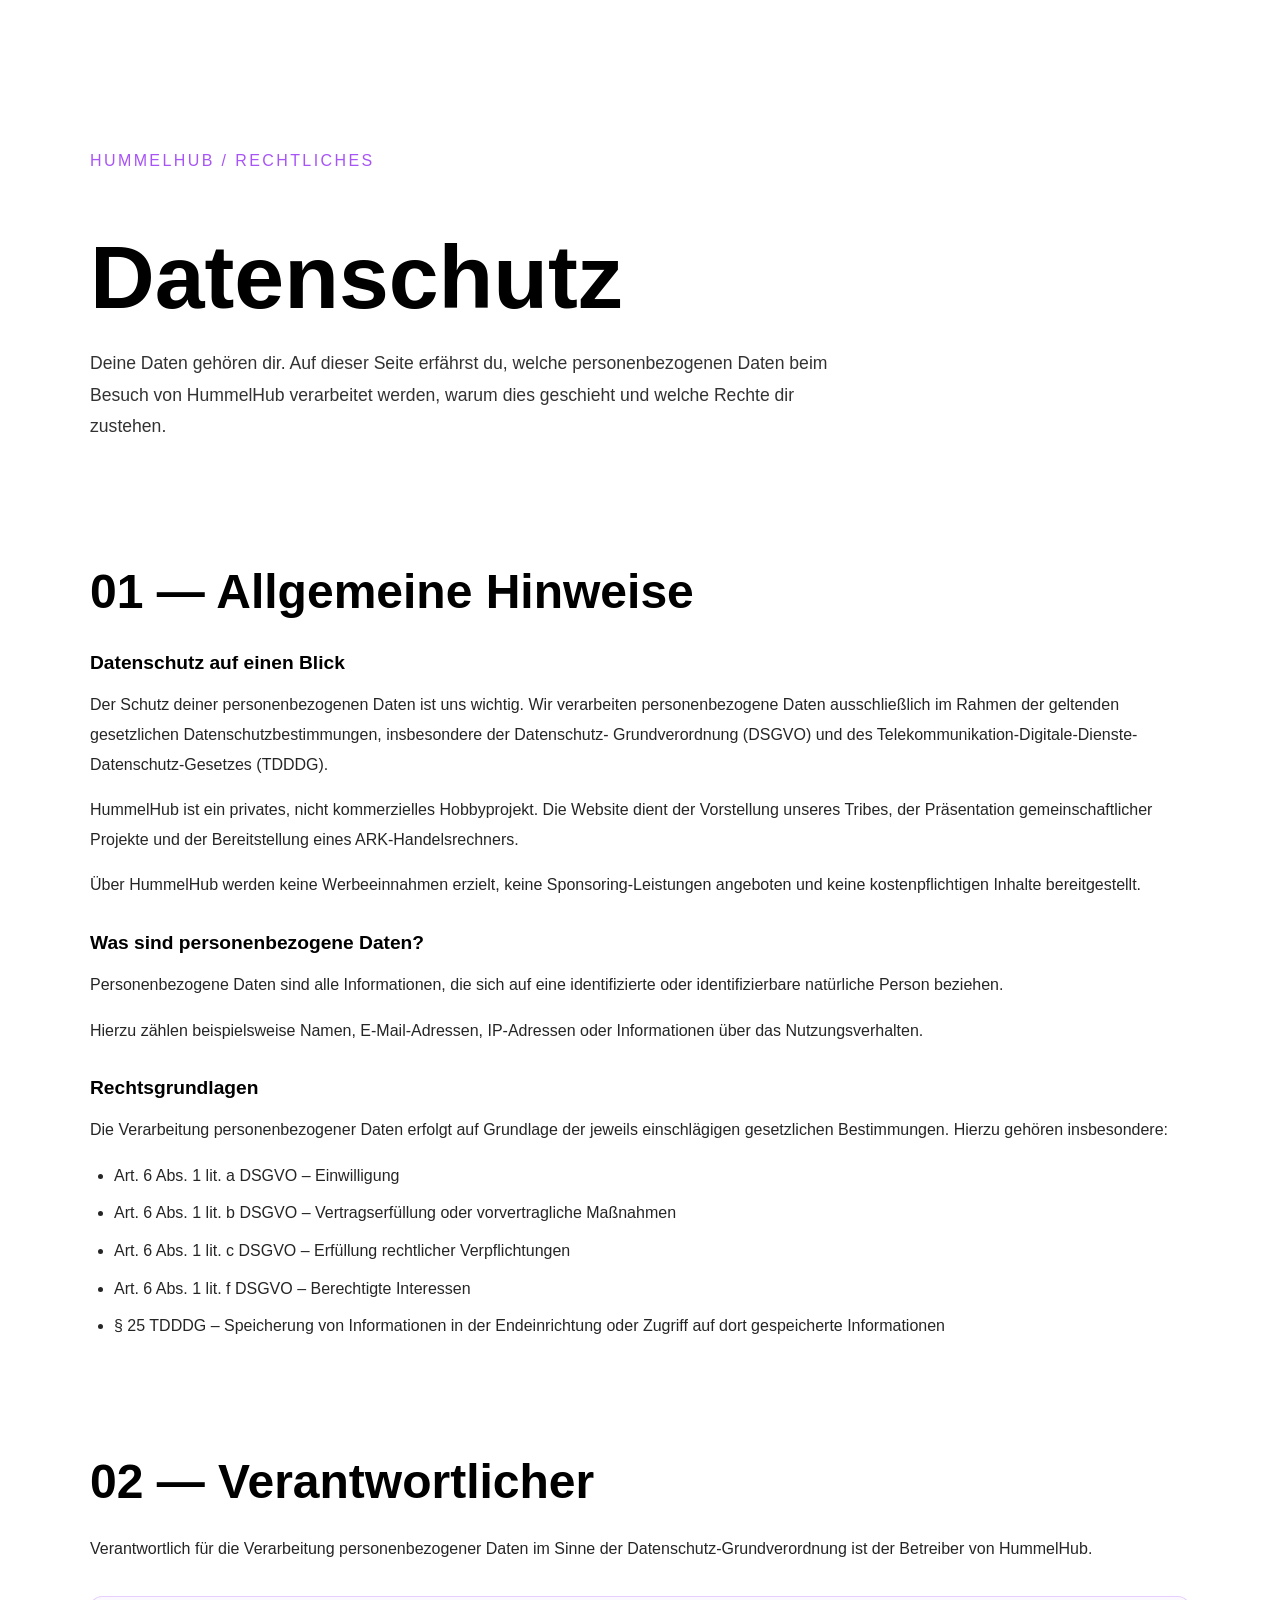
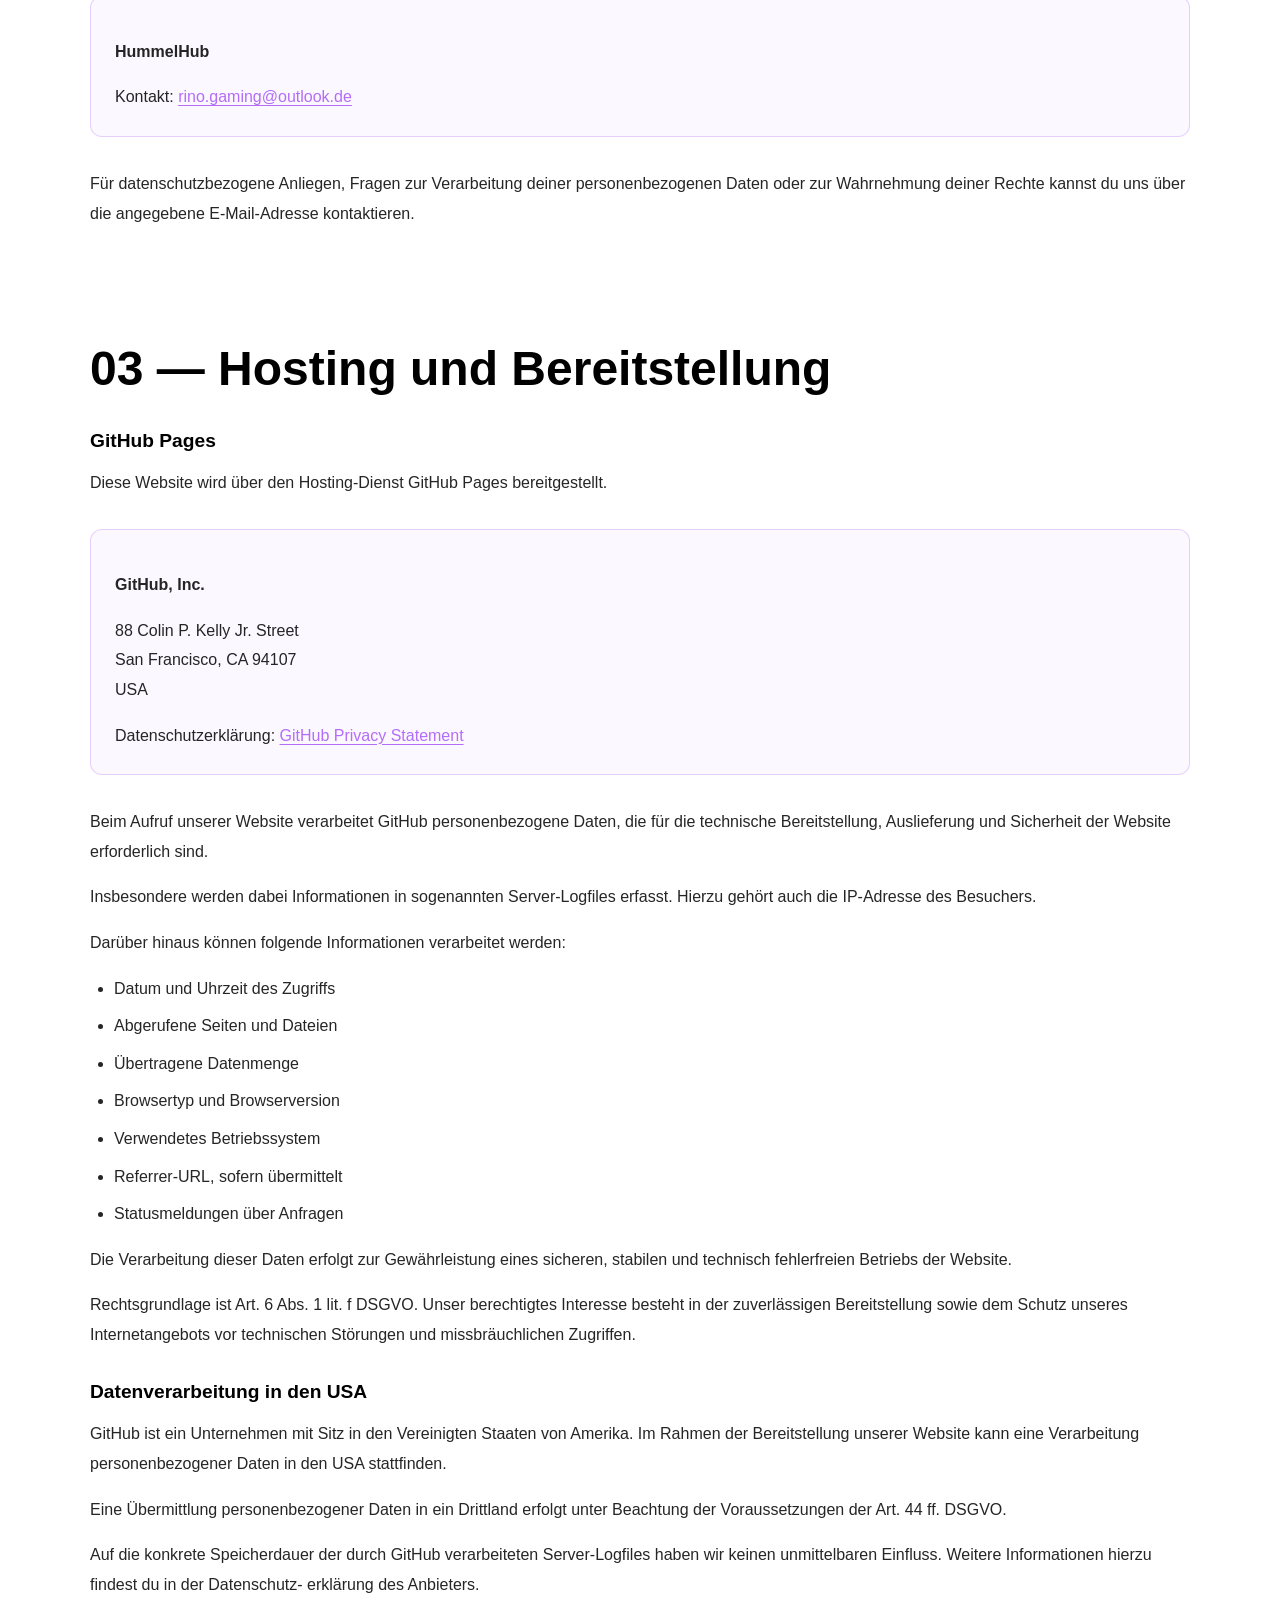
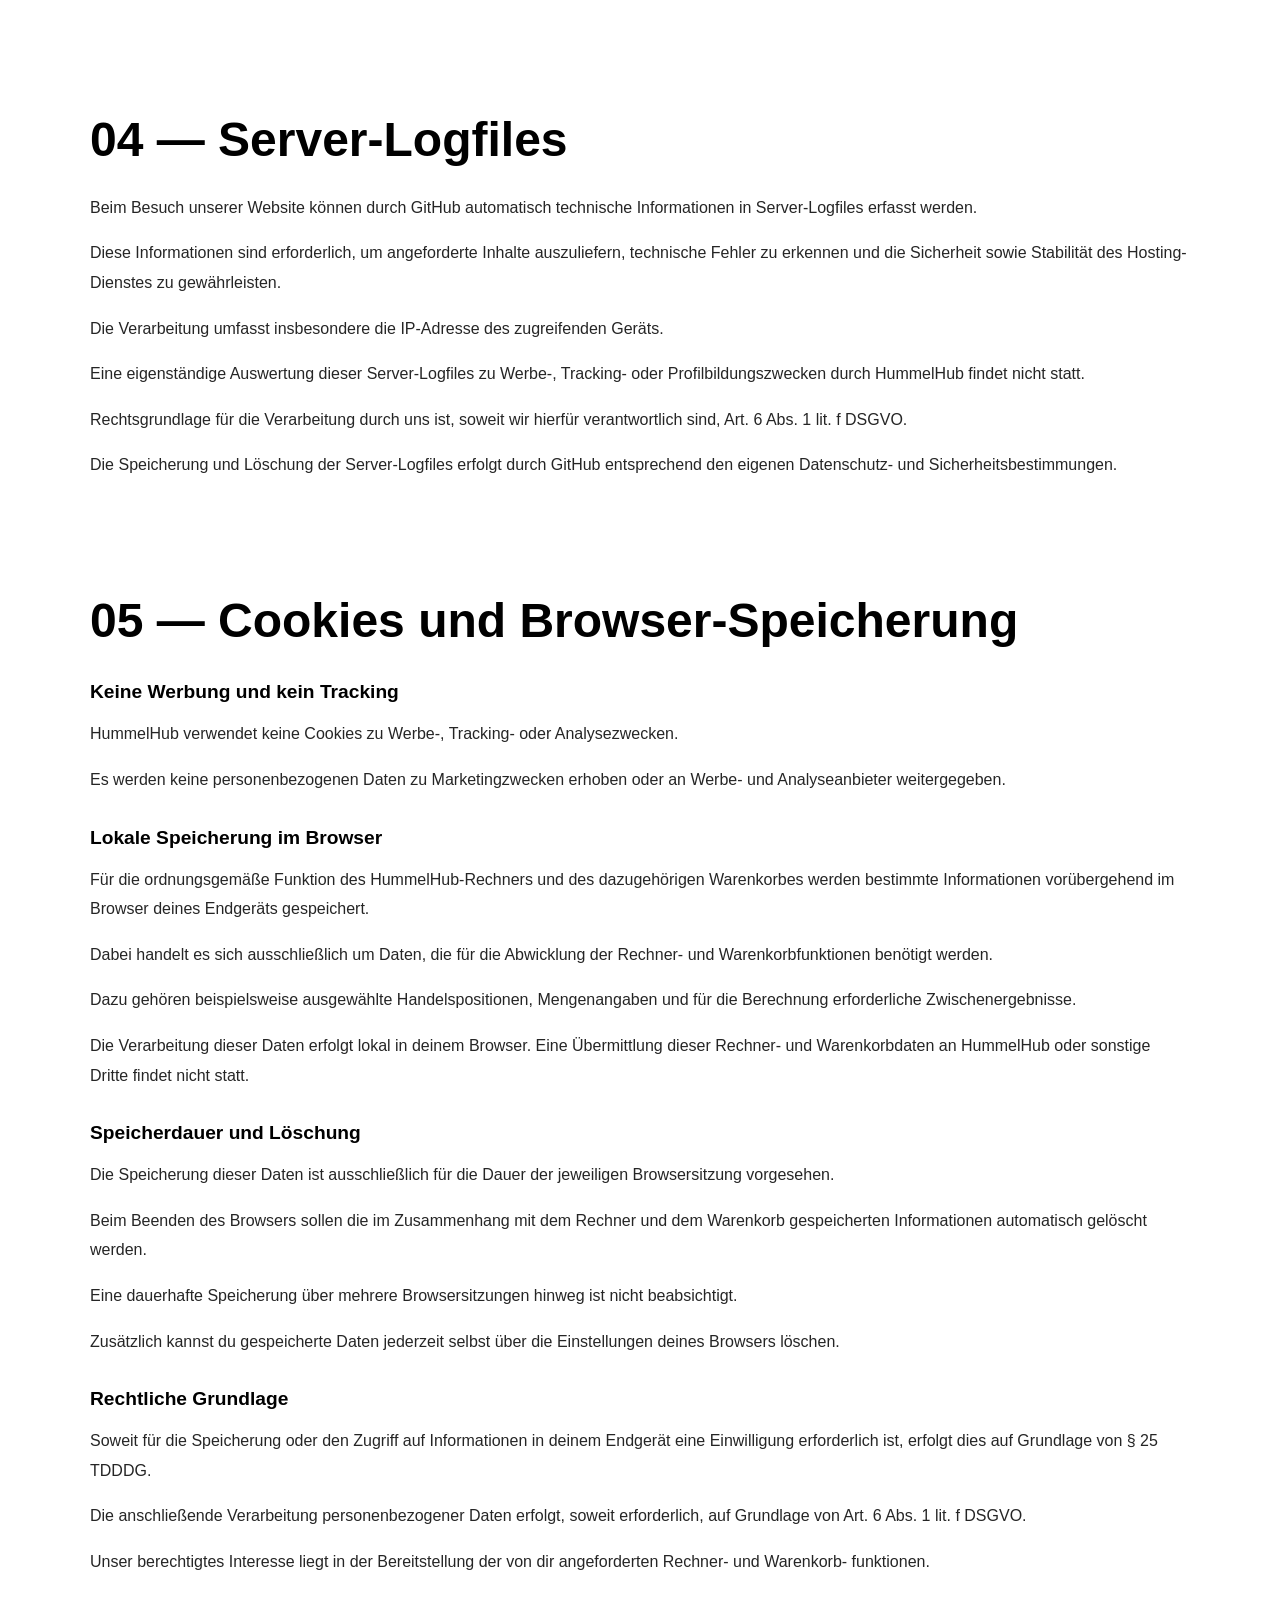
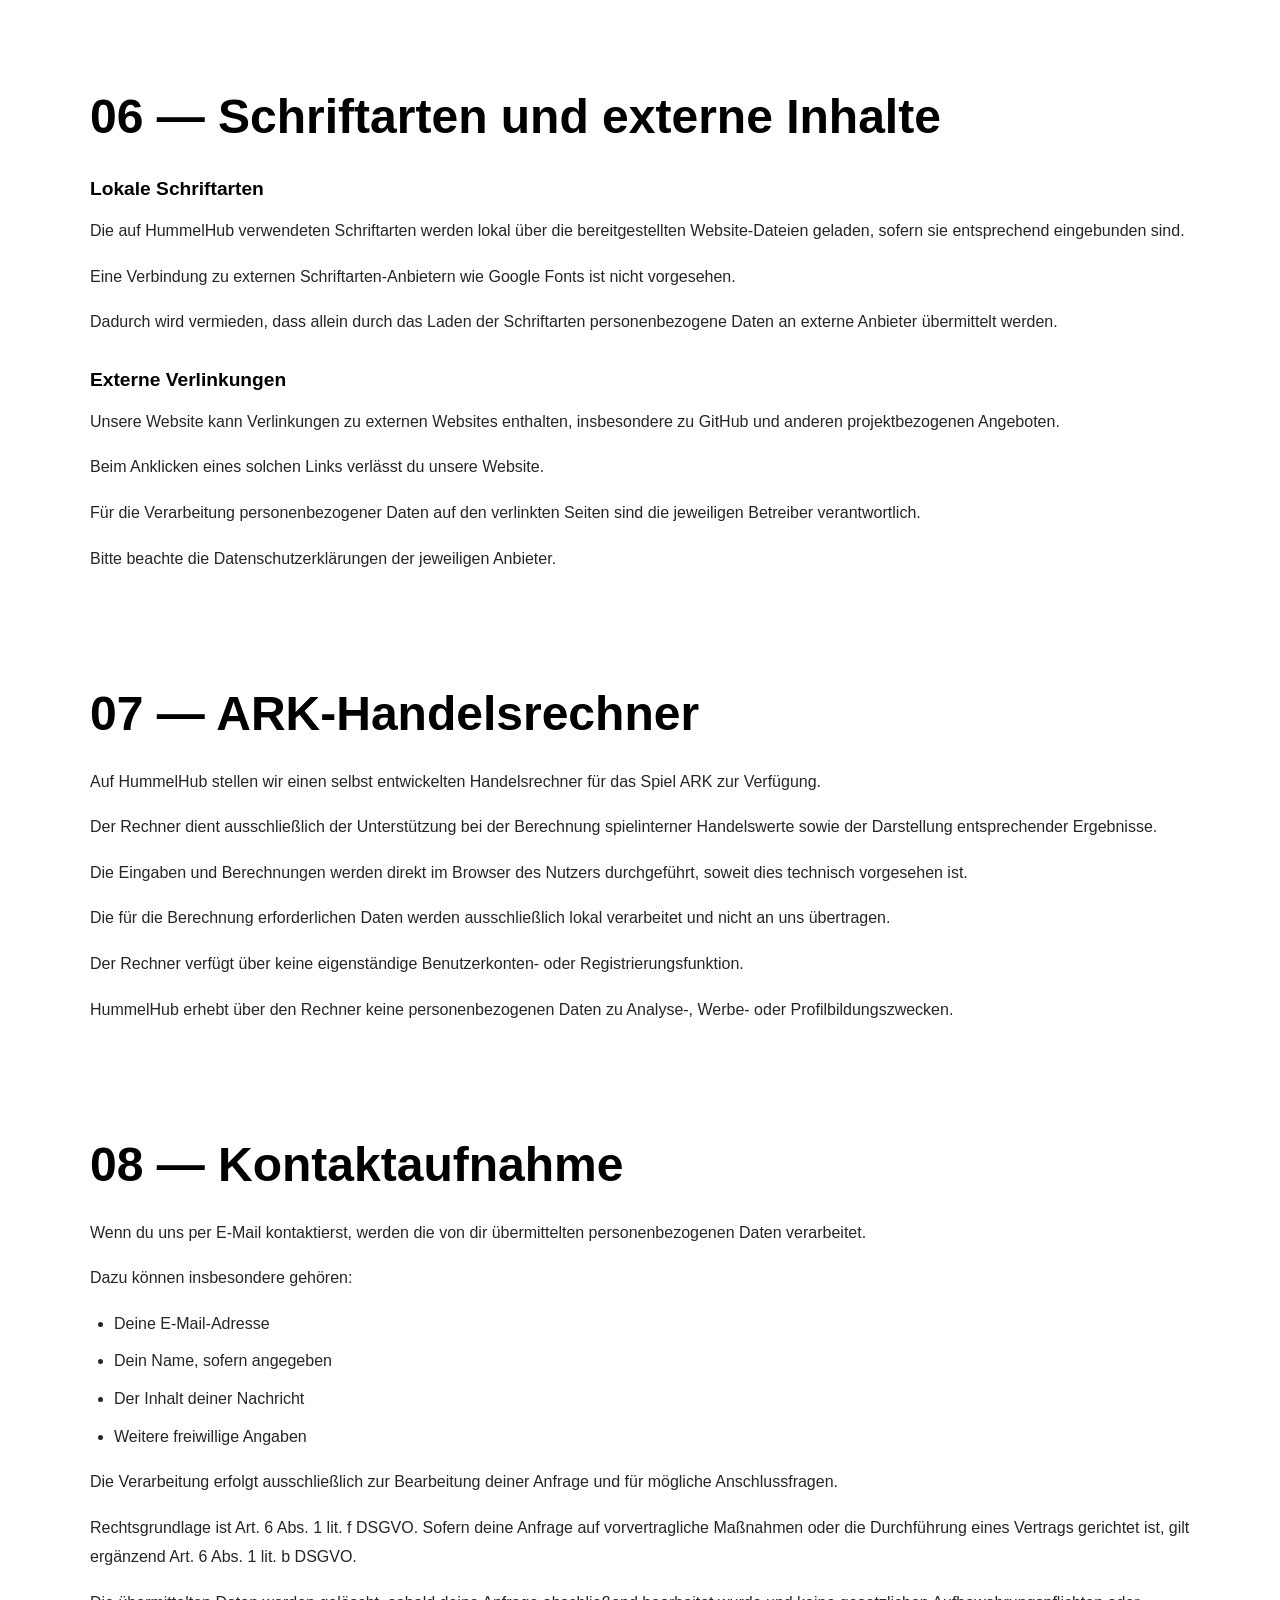
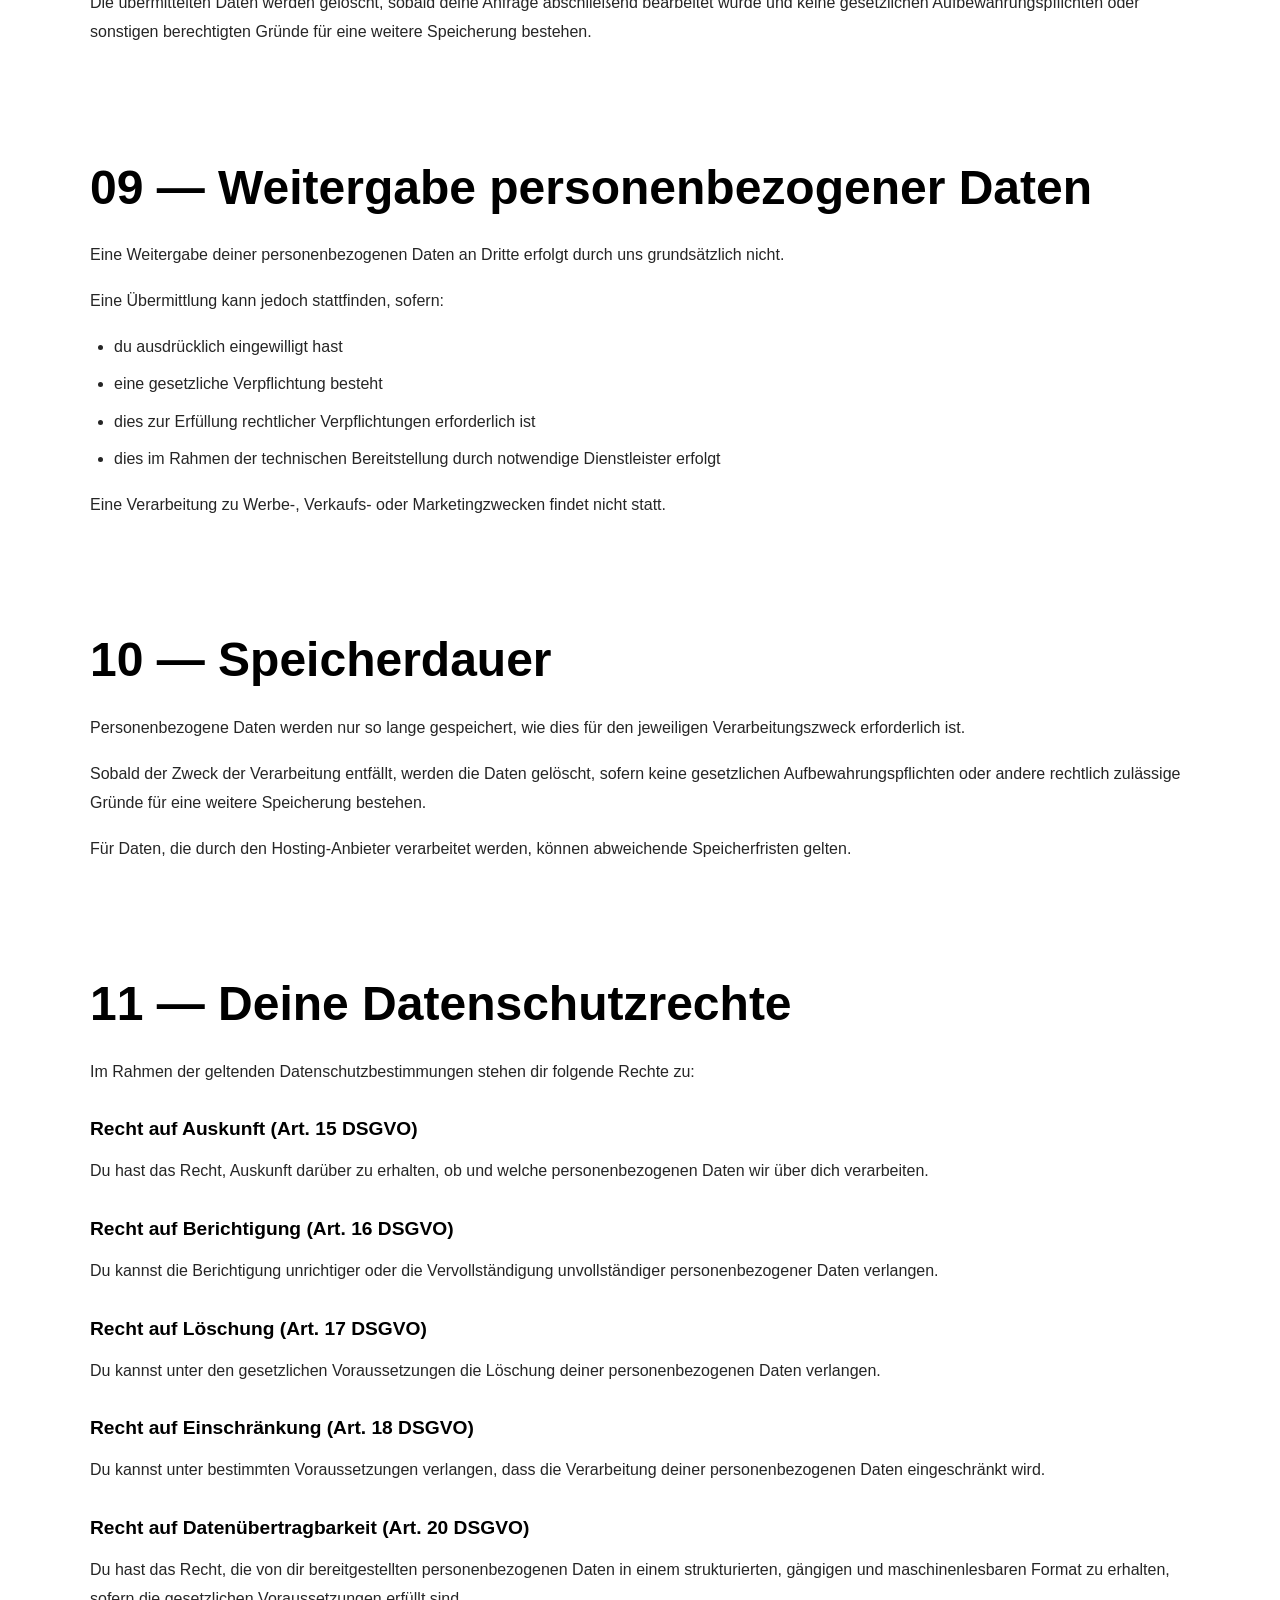
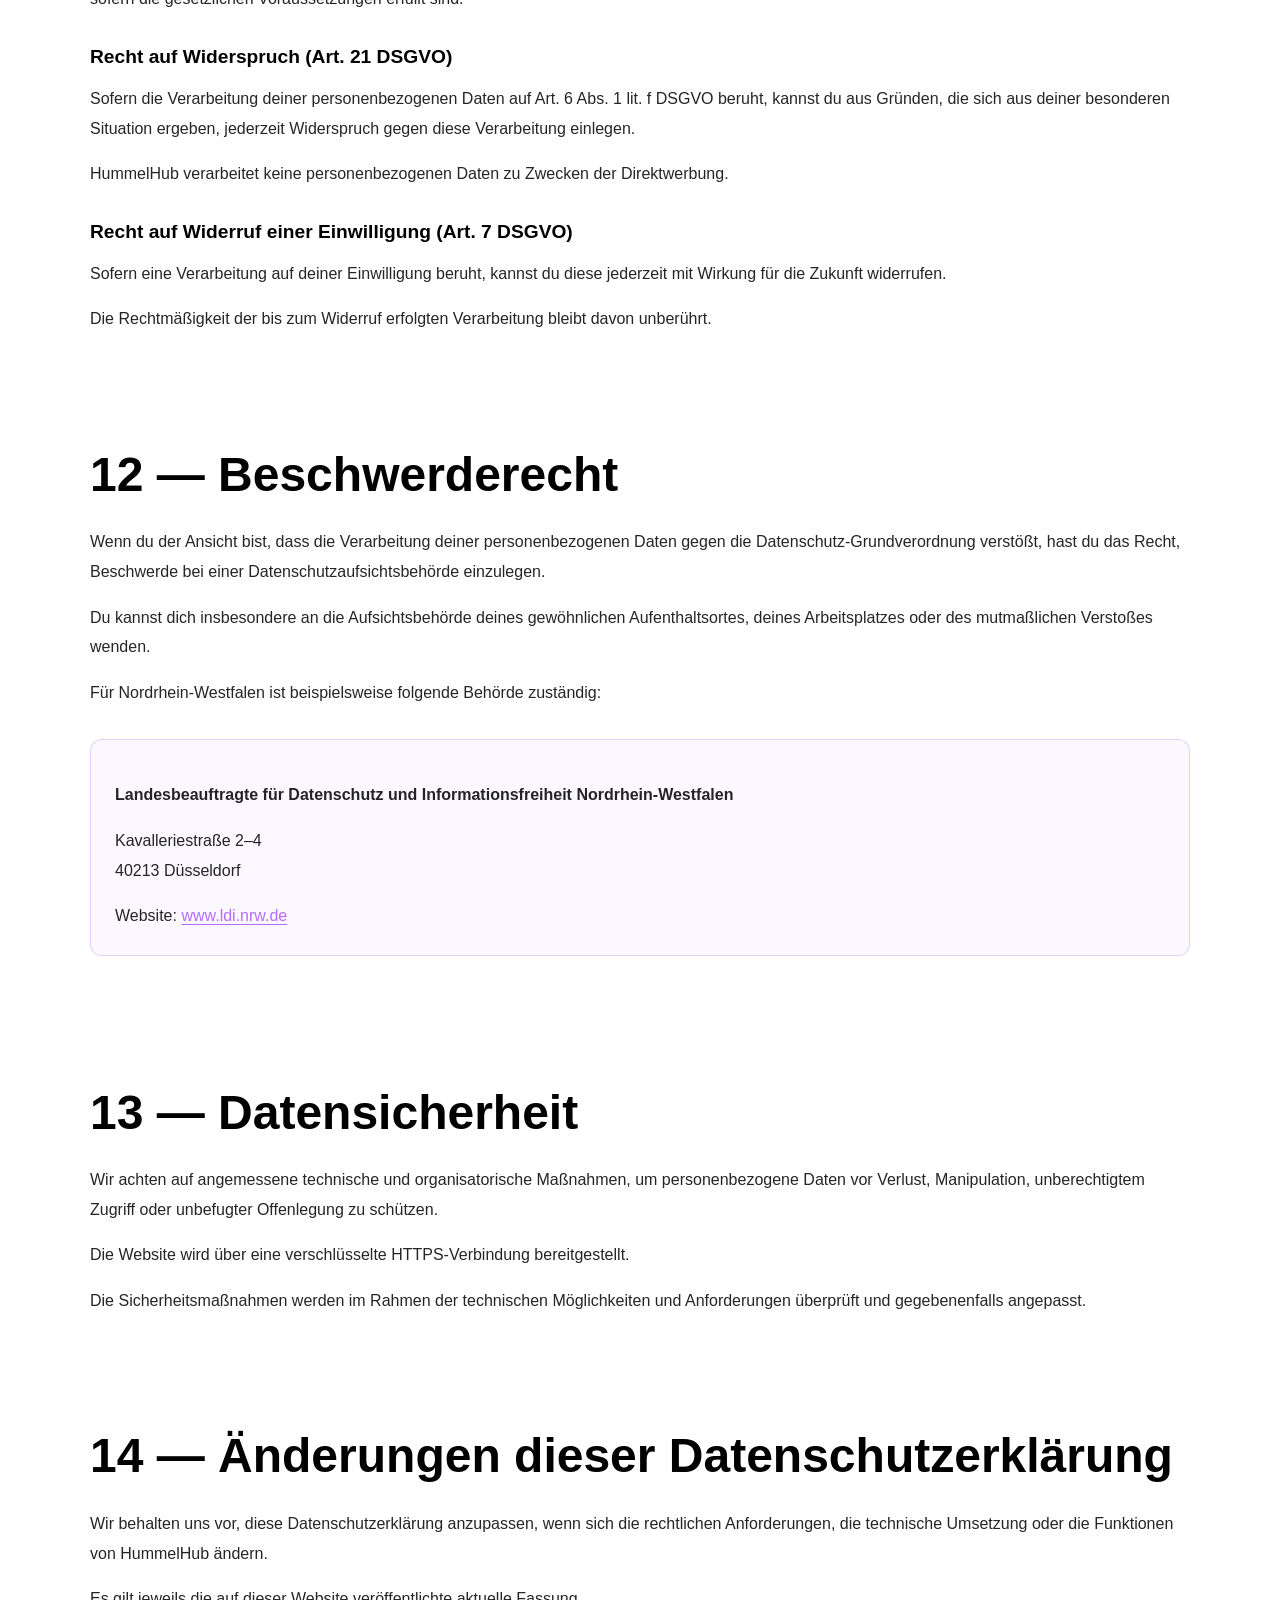
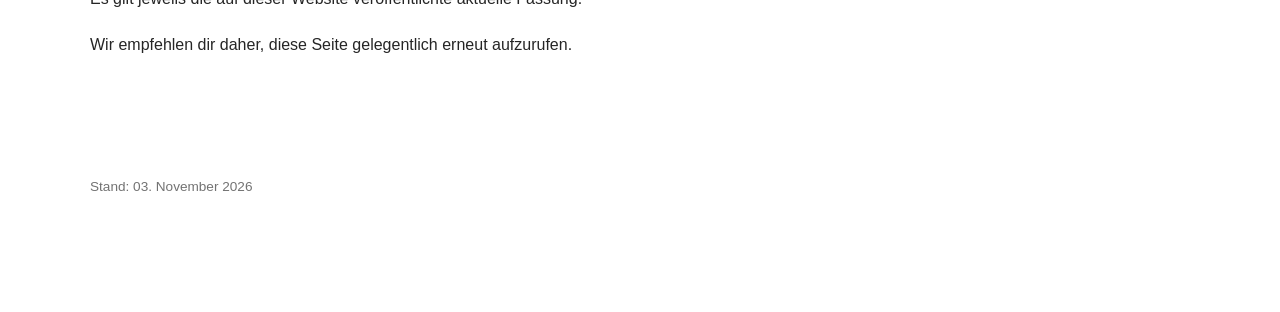
==== datenschutz.html @ d8e129ff "Datenschutz einpflegen" ====
<!DOCTYPE html>
<html lang="de">

<head>
    <meta charset="UTF-8">
    <meta name="viewport" content="width=device-width, initial-scale=1.0">

    <meta name="robots" content="index, follow">
    <meta name="description" content="Datenschutzerklärung von HummelHub – Informationen zur Verarbeitung personenbezogener Daten gemäß DSGVO und TDDDG.">

    <title>Datenschutz | HummelHub</title>

    <link rel="stylesheet" href="style.css">

    <style>
        /* =========================================================
           HUMMELHUB — DATENSCHUTZ
           Ergänzende Layout-Regeln
           ========================================================= */

        .privacy-page {
            width: min(100% - 2.5rem, 1100px);
            margin: 0 auto;
            padding: 8rem 0 6rem;
        }

        .privacy-header {
            margin-bottom: 5rem;
        }

        .privacy-header .eyebrow {
            color: var(--accent, #a855f7);
            font-family: "Cheflat", sans-serif;
            text-transform: uppercase;
            letter-spacing: 0.15em;
            margin-bottom: 1rem;
        }

        .privacy-header h1 {
            font-family: "Gloss and Blooms", sans-serif;
            font-size: clamp(2.8rem, 7vw, 6rem);
            line-height: 1.05;
            margin-bottom: 1.5rem;
        }

        .privacy-header .intro {
            max-width: 750px;
            font-family: "Cheflat", sans-serif;
            font-size: 1.1rem;
            line-height: 1.8;
            opacity: 0.8;
        }

        .privacy-content {
            display: grid;
            grid-template-columns: minmax(0, 1fr);
            gap: 3.5rem;
        }

        .privacy-section {
            scroll-margin-top: 120px;
        }

        .privacy-section h2 {
            font-family: "Gloss and Blooms", sans-serif;
            font-size: clamp(1.8rem, 4vw, 3rem);
            line-height: 1.2;
            margin-bottom: 1.5rem;
        }

        .privacy-section h3 {
            font-family: "Cheflat", sans-serif;
            font-size: 1.2rem;
            font-weight: 600;
            margin: 2rem 0 0.8rem;
        }

        .privacy-section p,
        .privacy-section li {
            font-family: "Cheflat", sans-serif;
            font-size: 1rem;
            line-height: 1.85;
            opacity: 0.85;
        }

        .privacy-section p {
            margin-bottom: 1rem;
        }

        .privacy-section ul {
            padding-left: 1.5rem;
            margin: 1rem 0;
        }

        .privacy-section li {
            margin-bottom: 0.5rem;
        }

        .privacy-section a {
            color: var(--accent, #a855f7);
            text-decoration: underline;
            text-underline-offset: 3px;
            overflow-wrap: anywhere;
        }

        .privacy-section a:hover {
            opacity: 0.7;
        }

        .privacy-note {
            padding: 1.5rem;
            border: 1px solid rgba(168, 85, 247, 0.25);
            border-radius: 12px;
            background: rgba(168, 85, 247, 0.04);
            margin: 2rem 0;
        }

        .privacy-note p:last-child {
            margin-bottom: 0;
        }

        .privacy-updated {
            font-family: "Cheflat", sans-serif;
            font-size: 0.85rem;
            opacity: 0.55;
            margin-top: 3rem;
        }

        @media (max-width: 768px) {
            .privacy-page {
                padding-top: 5rem;
                padding-bottom: 4rem;
            }

            .privacy-header {
                margin-bottom: 3rem;
            }

            .privacy-content {
                gap: 2.5rem;
            }

            .privacy-section h3 {
                font-size: 1.1rem;
            }

            .privacy-section p,
            .privacy-section li {
                font-size: 0.95rem;
            }
        }

        @media (prefers-reduced-motion: reduce) {
            .privacy-page *,
            .privacy-page *::before,
            .privacy-page *::after {
                scroll-behavior: auto !important;
                animation-duration: 0.01ms !important;
                transition-duration: 0.01ms !important;
            }
        }
    </style>
</head>

<body>

    <!-- =========================================================
         HEADER
         Hier den bestehenden HummelHub-Header einfügen.
         ========================================================= -->


    <main class="privacy-page">

        <!-- =====================================================
             EINLEITUNG
             ===================================================== -->

        <header class="privacy-header">

            <p class="eyebrow">
                HUMMELHUB / RECHTLICHES
            </p>

            <h1>Datenschutz</h1>

            <p class="intro">
                Deine Daten gehören dir.
                Auf dieser Seite erfährst du, welche
                personenbezogenen Daten beim Besuch
                von HummelHub verarbeitet werden,
                warum dies geschieht und welche
                Rechte dir zustehen.
            </p>

        </header>


        <div class="privacy-content">


            <!-- =================================================
                 01 — ALLGEMEINE HINWEISE
                 ================================================= -->

            <section class="privacy-section" id="grundlagen">

                <h2>01 — Allgemeine Hinweise</h2>

                <h3>Datenschutz auf einen Blick</h3>

                <p>
                    Der Schutz deiner personenbezogenen
                    Daten ist uns wichtig.
                    Wir verarbeiten personenbezogene
                    Daten ausschließlich im Rahmen
                    der geltenden gesetzlichen
                    Datenschutzbestimmungen,
                    insbesondere der Datenschutz-
                    Grundverordnung (DSGVO) und des
                    Telekommunikation-Digitale-Dienste-
                    Datenschutz-Gesetzes (TDDDG).
                </p>

                <p>
                    HummelHub ist ein privates,
                    nicht kommerzielles Hobbyprojekt.
                    Die Website dient der Vorstellung
                    unseres Tribes, der Präsentation
                    gemeinschaftlicher Projekte und
                    der Bereitstellung eines
                    ARK-Handelsrechners.
                </p>

                <p>
                    Über HummelHub werden keine
                    Werbeeinnahmen erzielt,
                    keine Sponsoring-Leistungen
                    angeboten und keine kostenpflichtigen
                    Inhalte bereitgestellt.
                </p>

                <h3>Was sind personenbezogene Daten?</h3>

                <p>
                    Personenbezogene Daten sind
                    alle Informationen, die sich
                    auf eine identifizierte oder
                    identifizierbare natürliche
                    Person beziehen.
                </p>

                <p>
                    Hierzu zählen beispielsweise
                    Namen, E-Mail-Adressen,
                    IP-Adressen oder Informationen
                    über das Nutzungsverhalten.
                </p>

                <h3>Rechtsgrundlagen</h3>

                <p>
                    Die Verarbeitung personenbezogener
                    Daten erfolgt auf Grundlage
                    der jeweils einschlägigen
                    gesetzlichen Bestimmungen.
                    Hierzu gehören insbesondere:
                </p>

                <ul>
                    <li>
                        Art. 6 Abs. 1 lit. a DSGVO –
                        Einwilligung
                    </li>

                    <li>
                        Art. 6 Abs. 1 lit. b DSGVO –
                        Vertragserfüllung oder
                        vorvertragliche Maßnahmen
                    </li>

                    <li>
                        Art. 6 Abs. 1 lit. c DSGVO –
                        Erfüllung rechtlicher Verpflichtungen
                    </li>

                    <li>
                        Art. 6 Abs. 1 lit. f DSGVO –
                        Berechtigte Interessen
                    </li>

                    <li>
                        § 25 TDDDG –
                        Speicherung von Informationen
                        in der Endeinrichtung oder
                        Zugriff auf dort gespeicherte
                        Informationen
                    </li>
                </ul>

            </section>



            <!-- =================================================
                 02 — VERANTWORTLICHER
                 ================================================= -->

            <section class="privacy-section" id="verantwortlicher">

                <h2>02 — Verantwortlicher</h2>

                <p>
                    Verantwortlich für die Verarbeitung
                    personenbezogener Daten im Sinne
                    der Datenschutz-Grundverordnung
                    ist der Betreiber von HummelHub.
                </p>

                <div class="privacy-note">

                    <p>
                        <strong>HummelHub</strong>
                    </p>

                    <p>
                        Kontakt:
                        <a href="mailto:[E-Mail-Adresse]">
                            rino.gaming@outlook.de
                        </a>
                    </p>

                </div>

                <p>
                    Für datenschutzbezogene Anliegen,
                    Fragen zur Verarbeitung deiner
                    personenbezogenen Daten oder
                    zur Wahrnehmung deiner Rechte
                    kannst du uns über die angegebene
                    E-Mail-Adresse kontaktieren.
                </p>

            </section>



            <!-- =================================================
                 03 — HOSTING UND BEREITSTELLUNG
                 ================================================= -->

            <section class="privacy-section" id="hosting">

                <h2>03 — Hosting und Bereitstellung</h2>

                <h3>GitHub Pages</h3>

                <p>
                    Diese Website wird über den
                    Hosting-Dienst GitHub Pages
                    bereitgestellt.
                </p>

                <div class="privacy-note">

                    <p>
                        <strong>GitHub, Inc.</strong>
                    </p>

                    <p>
                        88 Colin P. Kelly Jr. Street
                        <br>
                        San Francisco, CA 94107
                        <br>
                        USA
                    </p>

                    <p>
                        Datenschutzerklärung:
                        <a href="https://docs.github.com/en/site-policy/privacy-policies/github-general-privacy-statement"
                           target="_blank"
                           rel="noopener noreferrer">
                            GitHub Privacy Statement
                        </a>
                    </p>

                </div>

                <p>
                    Beim Aufruf unserer Website verarbeitet
                    GitHub personenbezogene Daten,
                    die für die technische Bereitstellung,
                    Auslieferung und Sicherheit
                    der Website erforderlich sind.
                </p>

                <p>
                    Insbesondere werden dabei
                    Informationen in sogenannten
                    Server-Logfiles erfasst.
                    Hierzu gehört auch die IP-Adresse
                    des Besuchers.
                </p>

                <p>
                    Darüber hinaus können
                    folgende Informationen
                    verarbeitet werden:
                </p>

                <ul>
                    <li>Datum und Uhrzeit des Zugriffs</li>
                    <li>Abgerufene Seiten und Dateien</li>
                    <li>Übertragene Datenmenge</li>
                    <li>Browsertyp und Browserversion</li>
                    <li>Verwendetes Betriebssystem</li>
                    <li>Referrer-URL, sofern übermittelt</li>
                    <li>Statusmeldungen über Anfragen</li>
                </ul>

                <p>
                    Die Verarbeitung dieser Daten
                    erfolgt zur Gewährleistung eines
                    sicheren, stabilen und technisch
                    fehlerfreien Betriebs der Website.
                </p>

                <p>
                    Rechtsgrundlage ist Art. 6 Abs. 1
                    lit. f DSGVO.
                    Unser berechtigtes Interesse
                    besteht in der zuverlässigen
                    Bereitstellung sowie dem Schutz
                    unseres Internetangebots vor
                    technischen Störungen und
                    missbräuchlichen Zugriffen.
                </p>

                <h3>Datenverarbeitung in den USA</h3>

                <p>
                    GitHub ist ein Unternehmen
                    mit Sitz in den Vereinigten
                    Staaten von Amerika.
                    Im Rahmen der Bereitstellung
                    unserer Website kann eine
                    Verarbeitung personenbezogener
                    Daten in den USA stattfinden.
                </p>

                <p>
                    Eine Übermittlung personenbezogener
                    Daten in ein Drittland erfolgt
                    unter Beachtung der Voraussetzungen
                    der Art. 44 ff. DSGVO.
                </p>

                <p>
                    Auf die konkrete Speicherdauer
                    der durch GitHub verarbeiteten
                    Server-Logfiles haben wir keinen
                    unmittelbaren Einfluss.
                    Weitere Informationen hierzu
                    findest du in der Datenschutz-
                    erklärung des Anbieters.
                </p>

            </section>



            <!-- =================================================
                 04 — SERVER-LOGFILES
                 ================================================= -->

            <section class="privacy-section" id="serverlogs">

                <h2>04 — Server-Logfiles</h2>

                <p>
                    Beim Besuch unserer Website
                    können durch GitHub automatisch
                    technische Informationen in
                    Server-Logfiles erfasst werden.
                </p>

                <p>
                    Diese Informationen sind
                    erforderlich, um angeforderte
                    Inhalte auszuliefern, technische
                    Fehler zu erkennen und die
                    Sicherheit sowie Stabilität
                    des Hosting-Dienstes
                    zu gewährleisten.
                </p>

                <p>
                    Die Verarbeitung umfasst
                    insbesondere die IP-Adresse
                    des zugreifenden Geräts.
                </p>

                <p>
                    Eine eigenständige Auswertung
                    dieser Server-Logfiles zu
                    Werbe-, Tracking- oder
                    Profilbildungszwecken durch
                    HummelHub findet nicht statt.
                </p>

                <p>
                    Rechtsgrundlage für die
                    Verarbeitung durch uns ist,
                    soweit wir hierfür verantwortlich
                    sind, Art. 6 Abs. 1 lit. f DSGVO.
                </p>

                <p>
                    Die Speicherung und Löschung
                    der Server-Logfiles erfolgt
                    durch GitHub entsprechend
                    den eigenen Datenschutz-
                    und Sicherheitsbestimmungen.
                </p>

            </section>



            <!-- =================================================
                 05 — COOKIES UND BROWSER-SPEICHERUNG
                 ================================================= -->

            <section class="privacy-section" id="cookies">

                <h2>05 — Cookies und Browser-Speicherung</h2>

                <h3>Keine Werbung und kein Tracking</h3>

                <p>
                    HummelHub verwendet keine
                    Cookies zu Werbe-, Tracking-
                    oder Analysezwecken.
                </p>

                <p>
                    Es werden keine personenbezogenen
                    Daten zu Marketingzwecken erhoben
                    oder an Werbe- und Analyseanbieter
                    weitergegeben.
                </p>

                <h3>Lokale Speicherung im Browser</h3>

                <p>
                    Für die ordnungsgemäße Funktion
                    des HummelHub-Rechners und
                    des dazugehörigen Warenkorbes
                    werden bestimmte Informationen
                    vorübergehend im Browser
                    deines Endgeräts gespeichert.
                </p>

                <p>
                    Dabei handelt es sich ausschließlich
                    um Daten, die für die Abwicklung
                    der Rechner- und Warenkorbfunktionen
                    benötigt werden.
                </p>

                <p>
                    Dazu gehören beispielsweise
                    ausgewählte Handelspositionen,
                    Mengenangaben und für die
                    Berechnung erforderliche
                    Zwischenergebnisse.
                </p>

                <p>
                    Die Verarbeitung dieser Daten
                    erfolgt lokal in deinem Browser.
                    Eine Übermittlung dieser
                    Rechner- und Warenkorbdaten
                    an HummelHub oder sonstige
                    Dritte findet nicht statt.
                </p>

                <h3>Speicherdauer und Löschung</h3>

                <p>
                    Die Speicherung dieser Daten
                    ist ausschließlich für die
                    Dauer der jeweiligen
                    Browsersitzung vorgesehen.
                </p>

                <p>
                    Beim Beenden des Browsers
                    sollen die im Zusammenhang
                    mit dem Rechner und dem
                    Warenkorb gespeicherten
                    Informationen automatisch
                    gelöscht werden.
                </p>

                <p>
                    Eine dauerhafte Speicherung
                    über mehrere Browsersitzungen
                    hinweg ist nicht beabsichtigt.
                </p>

                <p>
                    Zusätzlich kannst du
                    gespeicherte Daten jederzeit
                    selbst über die Einstellungen
                    deines Browsers löschen.
                </p>

                <h3>Rechtliche Grundlage</h3>

                <p>
                    Soweit für die Speicherung
                    oder den Zugriff auf
                    Informationen in deinem
                    Endgerät eine Einwilligung
                    erforderlich ist, erfolgt
                    dies auf Grundlage von
                    § 25 TDDDG.
                </p>

                <p>
                    Die anschließende Verarbeitung
                    personenbezogener Daten
                    erfolgt, soweit erforderlich,
                    auf Grundlage von Art. 6
                    Abs. 1 lit. f DSGVO.
                </p>

                <p>
                    Unser berechtigtes Interesse
                    liegt in der Bereitstellung
                    der von dir angeforderten
                    Rechner- und Warenkorb-
                    funktionen.
                </p>

            </section>



            <!-- =================================================
                 06 — SCHRIFTARTEN UND EXTERNE INHALTE
                 ================================================= -->

            <section class="privacy-section" id="medien">

                <h2>06 — Schriftarten und externe Inhalte</h2>

                <h3>Lokale Schriftarten</h3>

                <p>
                    Die auf HummelHub verwendeten
                    Schriftarten werden lokal
                    über die bereitgestellten
                    Website-Dateien geladen,
                    sofern sie entsprechend
                    eingebunden sind.
                </p>

                <p>
                    Eine Verbindung zu externen
                    Schriftarten-Anbietern wie
                    Google Fonts ist nicht
                    vorgesehen.
                </p>

                <p>
                    Dadurch wird vermieden,
                    dass allein durch das Laden
                    der Schriftarten personenbezogene
                    Daten an externe Anbieter
                    übermittelt werden.
                </p>

                <h3>Externe Verlinkungen</h3>

                <p>
                    Unsere Website kann
                    Verlinkungen zu externen
                    Websites enthalten,
                    insbesondere zu GitHub
                    und anderen projektbezogenen
                    Angeboten.
                </p>

                <p>
                    Beim Anklicken eines
                    solchen Links verlässt
                    du unsere Website.
                </p>

                <p>
                    Für die Verarbeitung
                    personenbezogener Daten
                    auf den verlinkten Seiten
                    sind die jeweiligen
                    Betreiber verantwortlich.
                </p>

                <p>
                    Bitte beachte die
                    Datenschutzerklärungen
                    der jeweiligen Anbieter.
                </p>

            </section>



            <!-- =================================================
                 07 — ARK-HANDELSRECHNER
                 ================================================= -->

            <section class="privacy-section" id="rechner">

                <h2>07 — ARK-Handelsrechner</h2>

                <p>
                    Auf HummelHub stellen wir
                    einen selbst entwickelten
                    Handelsrechner für das Spiel
                    ARK zur Verfügung.
                </p>

                <p>
                    Der Rechner dient
                    ausschließlich der
                    Unterstützung bei der
                    Berechnung spielinterner
                    Handelswerte sowie
                    der Darstellung
                    entsprechender Ergebnisse.
                </p>

                <p>
                    Die Eingaben und Berechnungen
                    werden direkt im Browser
                    des Nutzers durchgeführt,
                    soweit dies technisch
                    vorgesehen ist.
                </p>

                <p>
                    Die für die Berechnung
                    erforderlichen Daten werden
                    ausschließlich lokal
                    verarbeitet und nicht
                    an uns übertragen.
                </p>

                <p>
                    Der Rechner verfügt
                    über keine eigenständige
                    Benutzerkonten- oder
                    Registrierungsfunktion.
                </p>

                <p>
                    HummelHub erhebt über
                    den Rechner keine
                    personenbezogenen Daten
                    zu Analyse-, Werbe-
                    oder Profilbildungszwecken.
                </p>

            </section>



            <!-- =================================================
                 08 — KONTAKTAUFNAHME
                 ================================================= -->

            <section class="privacy-section" id="kontakt">

                <h2>08 — Kontaktaufnahme</h2>

                <p>
                    Wenn du uns per E-Mail
                    kontaktierst, werden
                    die von dir übermittelten
                    personenbezogenen Daten
                    verarbeitet.
                </p>

                <p>
                    Dazu können insbesondere
                    gehören:
                </p>

                <ul>
                    <li>Deine E-Mail-Adresse</li>
                    <li>Dein Name, sofern angegeben</li>
                    <li>Der Inhalt deiner Nachricht</li>
                    <li>Weitere freiwillige Angaben</li>
                </ul>

                <p>
                    Die Verarbeitung erfolgt
                    ausschließlich zur
                    Bearbeitung deiner Anfrage
                    und für mögliche
                    Anschlussfragen.
                </p>

                <p>
                    Rechtsgrundlage ist
                    Art. 6 Abs. 1 lit. f DSGVO.
                    Sofern deine Anfrage auf
                    vorvertragliche Maßnahmen
                    oder die Durchführung
                    eines Vertrags gerichtet ist,
                    gilt ergänzend Art. 6
                    Abs. 1 lit. b DSGVO.
                </p>

                <p>
                    Die übermittelten Daten
                    werden gelöscht, sobald
                    deine Anfrage abschließend
                    bearbeitet wurde und
                    keine gesetzlichen
                    Aufbewahrungspflichten
                    oder sonstigen berechtigten
                    Gründe für eine weitere
                    Speicherung bestehen.
                </p>

            </section>



            <!-- =================================================
                 09 — WEITERGABE VON DATEN
                 ================================================= -->

            <section class="privacy-section" id="weitergabe">

                <h2>09 — Weitergabe personenbezogener Daten</h2>

                <p>
                    Eine Weitergabe deiner
                    personenbezogenen Daten
                    an Dritte erfolgt durch
                    uns grundsätzlich nicht.
                </p>

                <p>
                    Eine Übermittlung kann
                    jedoch stattfinden, sofern:
                </p>

                <ul>
                    <li>
                        du ausdrücklich
                        eingewilligt hast
                    </li>

                    <li>
                        eine gesetzliche
                        Verpflichtung besteht
                    </li>

                    <li>
                        dies zur Erfüllung
                        rechtlicher Verpflichtungen
                        erforderlich ist
                    </li>

                    <li>
                        dies im Rahmen der
                        technischen Bereitstellung
                        durch notwendige
                        Dienstleister erfolgt
                    </li>
                </ul>

                <p>
                    Eine Verarbeitung zu
                    Werbe-, Verkaufs-
                    oder Marketingzwecken
                    findet nicht statt.
                </p>

            </section>



            <!-- =================================================
                 10 — SPEICHERDAUER
                 ================================================= -->

            <section class="privacy-section" id="speicherdauer">

                <h2>10 — Speicherdauer</h2>

                <p>
                    Personenbezogene Daten
                    werden nur so lange
                    gespeichert, wie dies
                    für den jeweiligen
                    Verarbeitungszweck
                    erforderlich ist.
                </p>

                <p>
                    Sobald der Zweck der
                    Verarbeitung entfällt,
                    werden die Daten gelöscht,
                    sofern keine gesetzlichen
                    Aufbewahrungspflichten
                    oder andere rechtlich
                    zulässige Gründe für
                    eine weitere Speicherung
                    bestehen.
                </p>

                <p>
                    Für Daten, die durch
                    den Hosting-Anbieter
                    verarbeitet werden,
                    können abweichende
                    Speicherfristen gelten.
                </p>

            </section>



            <!-- =================================================
                 11 — DEINE DATENSCHUTZRECHTE
                 ================================================= -->

            <section class="privacy-section" id="rechte">

                <h2>11 — Deine Datenschutzrechte</h2>

                <p>
                    Im Rahmen der geltenden
                    Datenschutzbestimmungen
                    stehen dir folgende
                    Rechte zu:
                </p>

                <h3>Recht auf Auskunft (Art. 15 DSGVO)</h3>

                <p>
                    Du hast das Recht,
                    Auskunft darüber zu erhalten,
                    ob und welche
                    personenbezogenen Daten
                    wir über dich verarbeiten.
                </p>

                <h3>Recht auf Berichtigung (Art. 16 DSGVO)</h3>

                <p>
                    Du kannst die Berichtigung
                    unrichtiger oder die
                    Vervollständigung
                    unvollständiger
                    personenbezogener
                    Daten verlangen.
                </p>

                <h3>Recht auf Löschung (Art. 17 DSGVO)</h3>

                <p>
                    Du kannst unter den
                    gesetzlichen Voraussetzungen
                    die Löschung deiner
                    personenbezogenen
                    Daten verlangen.
                </p>

                <h3>Recht auf Einschränkung (Art. 18 DSGVO)</h3>

                <p>
                    Du kannst unter bestimmten
                    Voraussetzungen verlangen,
                    dass die Verarbeitung deiner
                    personenbezogenen Daten
                    eingeschränkt wird.
                </p>

                <h3>
                    Recht auf Datenübertragbarkeit
                    (Art. 20 DSGVO)
                </h3>

                <p>
                    Du hast das Recht,
                    die von dir bereitgestellten
                    personenbezogenen Daten
                    in einem strukturierten,
                    gängigen und maschinenlesbaren
                    Format zu erhalten,
                    sofern die gesetzlichen
                    Voraussetzungen erfüllt sind.
                </p>

                <h3>Recht auf Widerspruch (Art. 21 DSGVO)</h3>

                <p>
                    Sofern die Verarbeitung
                    deiner personenbezogenen
                    Daten auf Art. 6 Abs. 1
                    lit. f DSGVO beruht,
                    kannst du aus Gründen,
                    die sich aus deiner
                    besonderen Situation
                    ergeben, jederzeit
                    Widerspruch gegen
                    diese Verarbeitung
                    einlegen.
                </p>

                <p>
                    HummelHub verarbeitet
                    keine personenbezogenen
                    Daten zu Zwecken
                    der Direktwerbung.
                </p>

                <h3>
                    Recht auf Widerruf einer
                    Einwilligung (Art. 7 DSGVO)
                </h3>

                <p>
                    Sofern eine Verarbeitung
                    auf deiner Einwilligung
                    beruht, kannst du diese
                    jederzeit mit Wirkung
                    für die Zukunft widerrufen.
                </p>

                <p>
                    Die Rechtmäßigkeit der
                    bis zum Widerruf erfolgten
                    Verarbeitung bleibt
                    davon unberührt.
                </p>

            </section>



            <!-- =================================================
                 12 — BESCHWERDERECHT
                 ================================================= -->

            <section class="privacy-section" id="beschwerde">

                <h2>12 — Beschwerderecht</h2>

                <p>
                    Wenn du der Ansicht bist,
                    dass die Verarbeitung
                    deiner personenbezogenen
                    Daten gegen die
                    Datenschutz-Grundverordnung
                    verstößt, hast du das Recht,
                    Beschwerde bei einer
                    Datenschutzaufsichtsbehörde
                    einzulegen.
                </p>

                <p>
                    Du kannst dich insbesondere
                    an die Aufsichtsbehörde
                    deines gewöhnlichen
                    Aufenthaltsortes,
                    deines Arbeitsplatzes
                    oder des mutmaßlichen
                    Verstoßes wenden.
                </p>

                <p>
                    Für Nordrhein-Westfalen
                    ist beispielsweise folgende
                    Behörde zuständig:
                </p>

                <div class="privacy-note">

                    <p>
                        <strong>
                            Landesbeauftragte für
                            Datenschutz und
                            Informationsfreiheit
                            Nordrhein-Westfalen
                        </strong>
                    </p>

                    <p>
                        Kavalleriestraße 2–4
                        <br>
                        40213 Düsseldorf
                    </p>

                    <p>
                        Website:
                        <a href="https://www.ldi.nrw.de/"
                           target="_blank"
                           rel="noopener noreferrer">
                            www.ldi.nrw.de
                        </a>
                    </p>

                </div>

            </section>



            <!-- =================================================
                 13 — DATENSICHERHEIT
                 ================================================= -->

            <section class="privacy-section" id="sicherheit">

                <h2>13 — Datensicherheit</h2>

                <p>
                    Wir achten auf angemessene
                    technische und organisatorische
                    Maßnahmen, um personenbezogene
                    Daten vor Verlust,
                    Manipulation, unberechtigtem
                    Zugriff oder unbefugter
                    Offenlegung zu schützen.
                </p>

                <p>
                    Die Website wird über
                    eine verschlüsselte
                    HTTPS-Verbindung
                    bereitgestellt.
                </p>

                <p>
                    Die Sicherheitsmaßnahmen
                    werden im Rahmen der
                    technischen Möglichkeiten
                    und Anforderungen
                    überprüft und
                    gegebenenfalls angepasst.
                </p>

            </section>



            <!-- =================================================
                 14 — ÄNDERUNGEN
                 ================================================= -->

            <section class="privacy-section" id="aenderungen">

                <h2>14 — Änderungen dieser Datenschutzerklärung</h2>

                <p>
                    Wir behalten uns vor,
                    diese Datenschutzerklärung
                    anzupassen, wenn sich
                    die rechtlichen Anforderungen,
                    die technische Umsetzung
                    oder die Funktionen
                    von HummelHub ändern.
                </p>

                <p>
                    Es gilt jeweils die
                    auf dieser Website
                    veröffentlichte
                    aktuelle Fassung.
                </p>

                <p>
                    Wir empfehlen dir daher,
                    diese Seite gelegentlich
                    erneut aufzurufen.
                </p>

            </section>


            <!-- =================================================
                 STAND
                 ================================================= -->

            <p class="privacy-updated">
                Stand: 03. November 2026
            </p>

        </div>

    </main>


    <!-- =========================================================
         FOOTER
         Hier den bestehenden HummelHub-Footer einfügen.
         ========================================================= -->

</body>
</html>
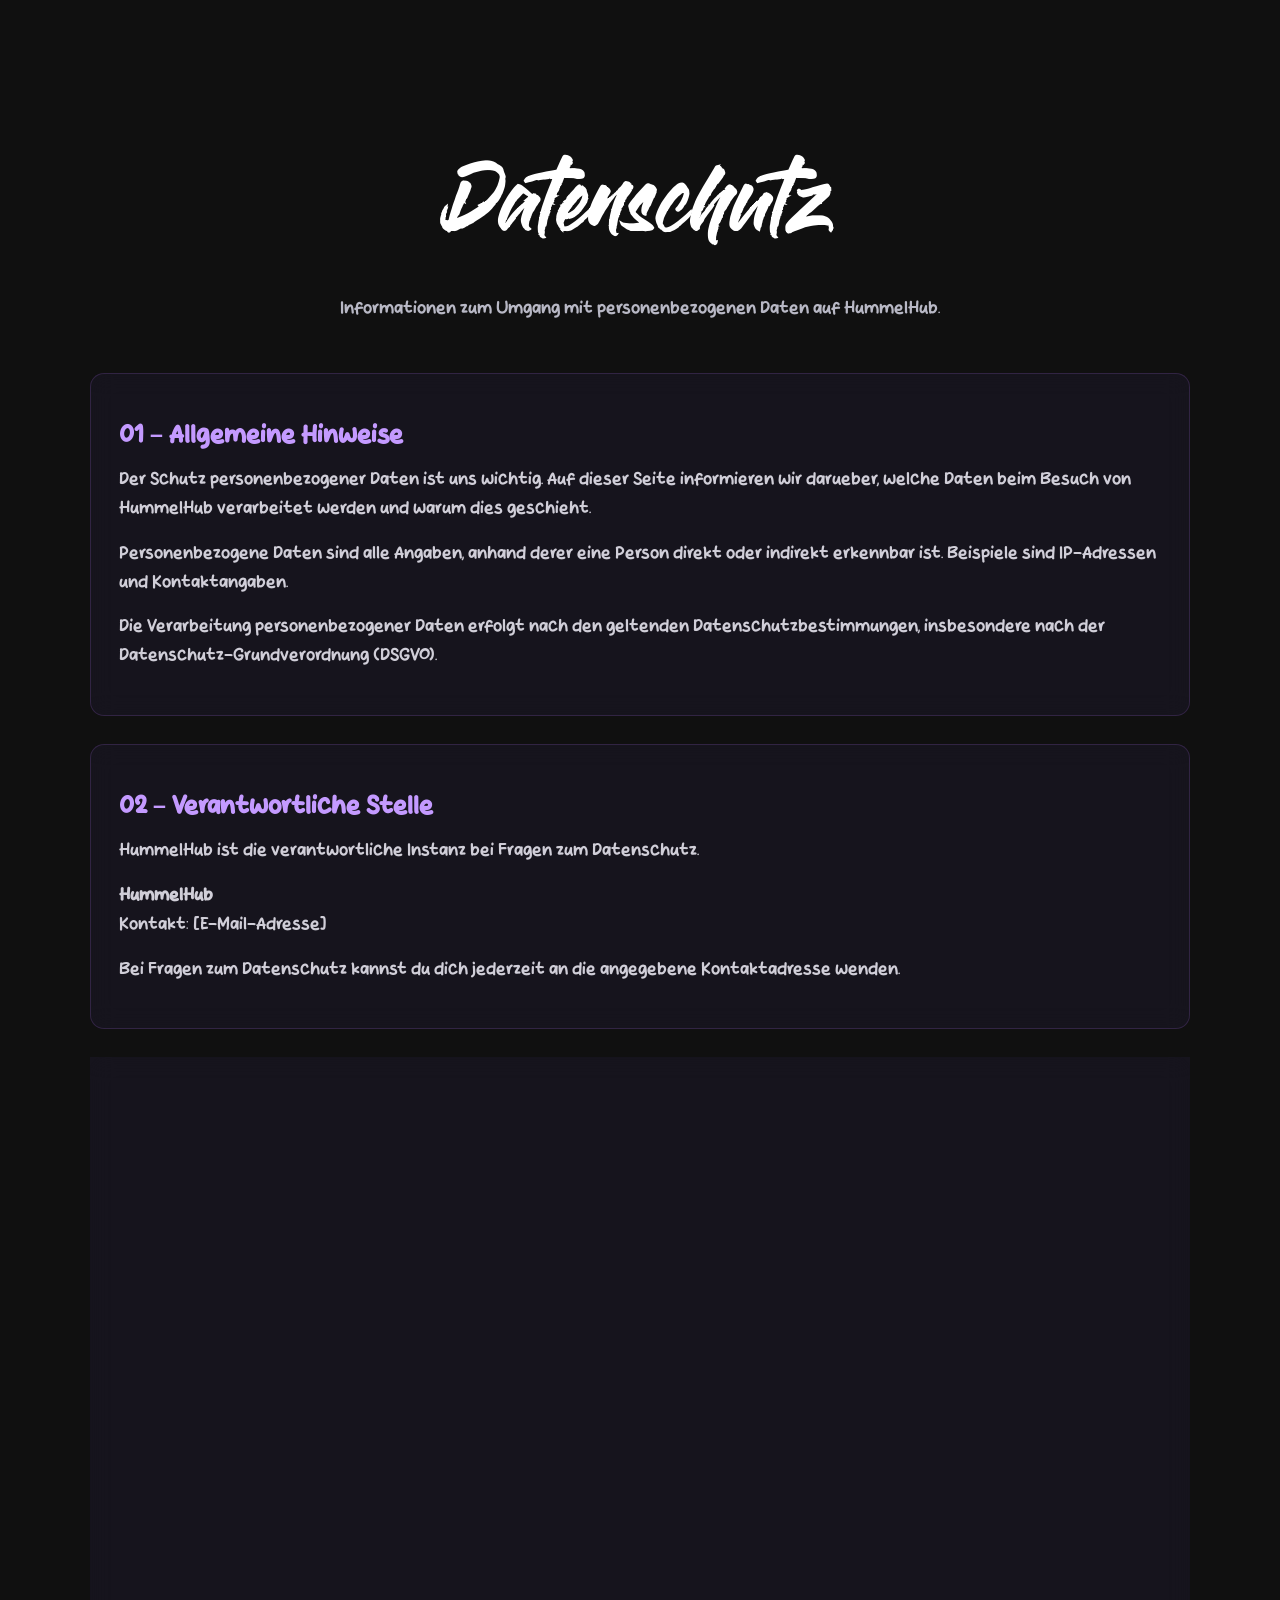
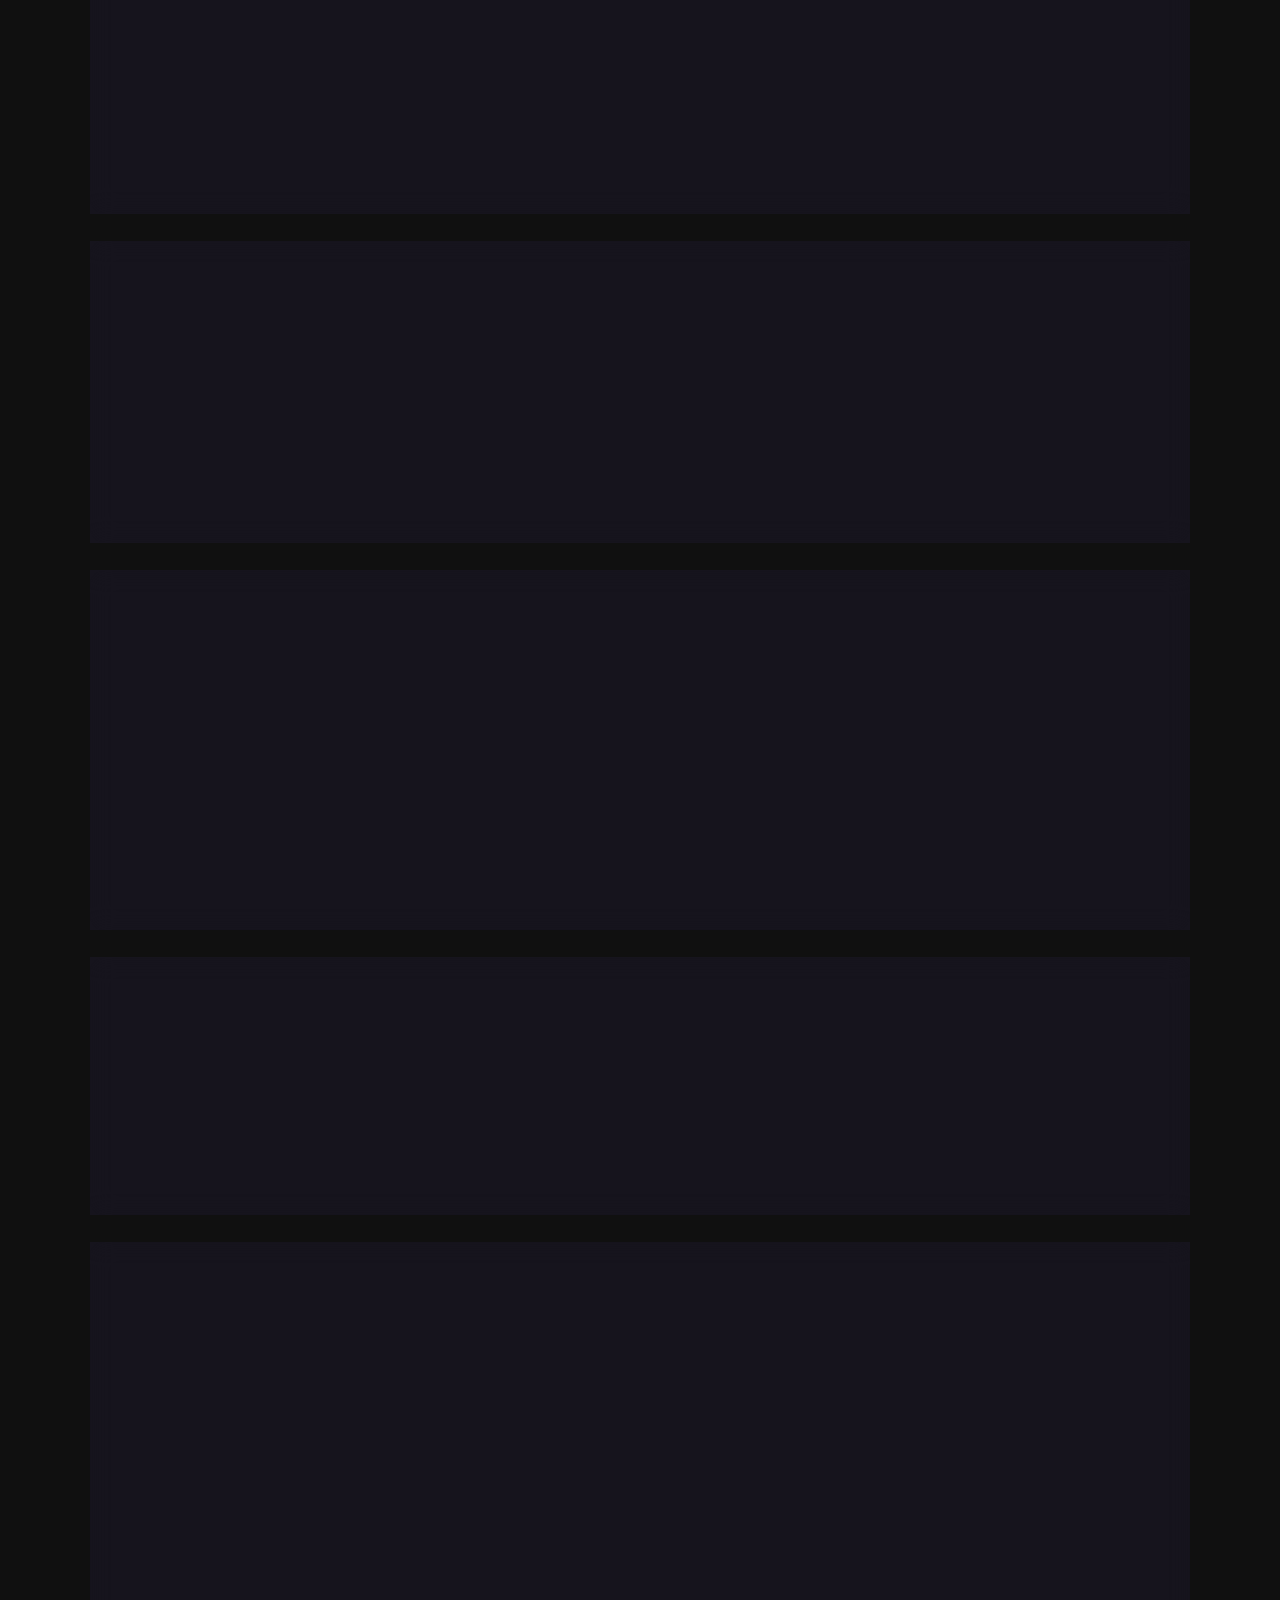
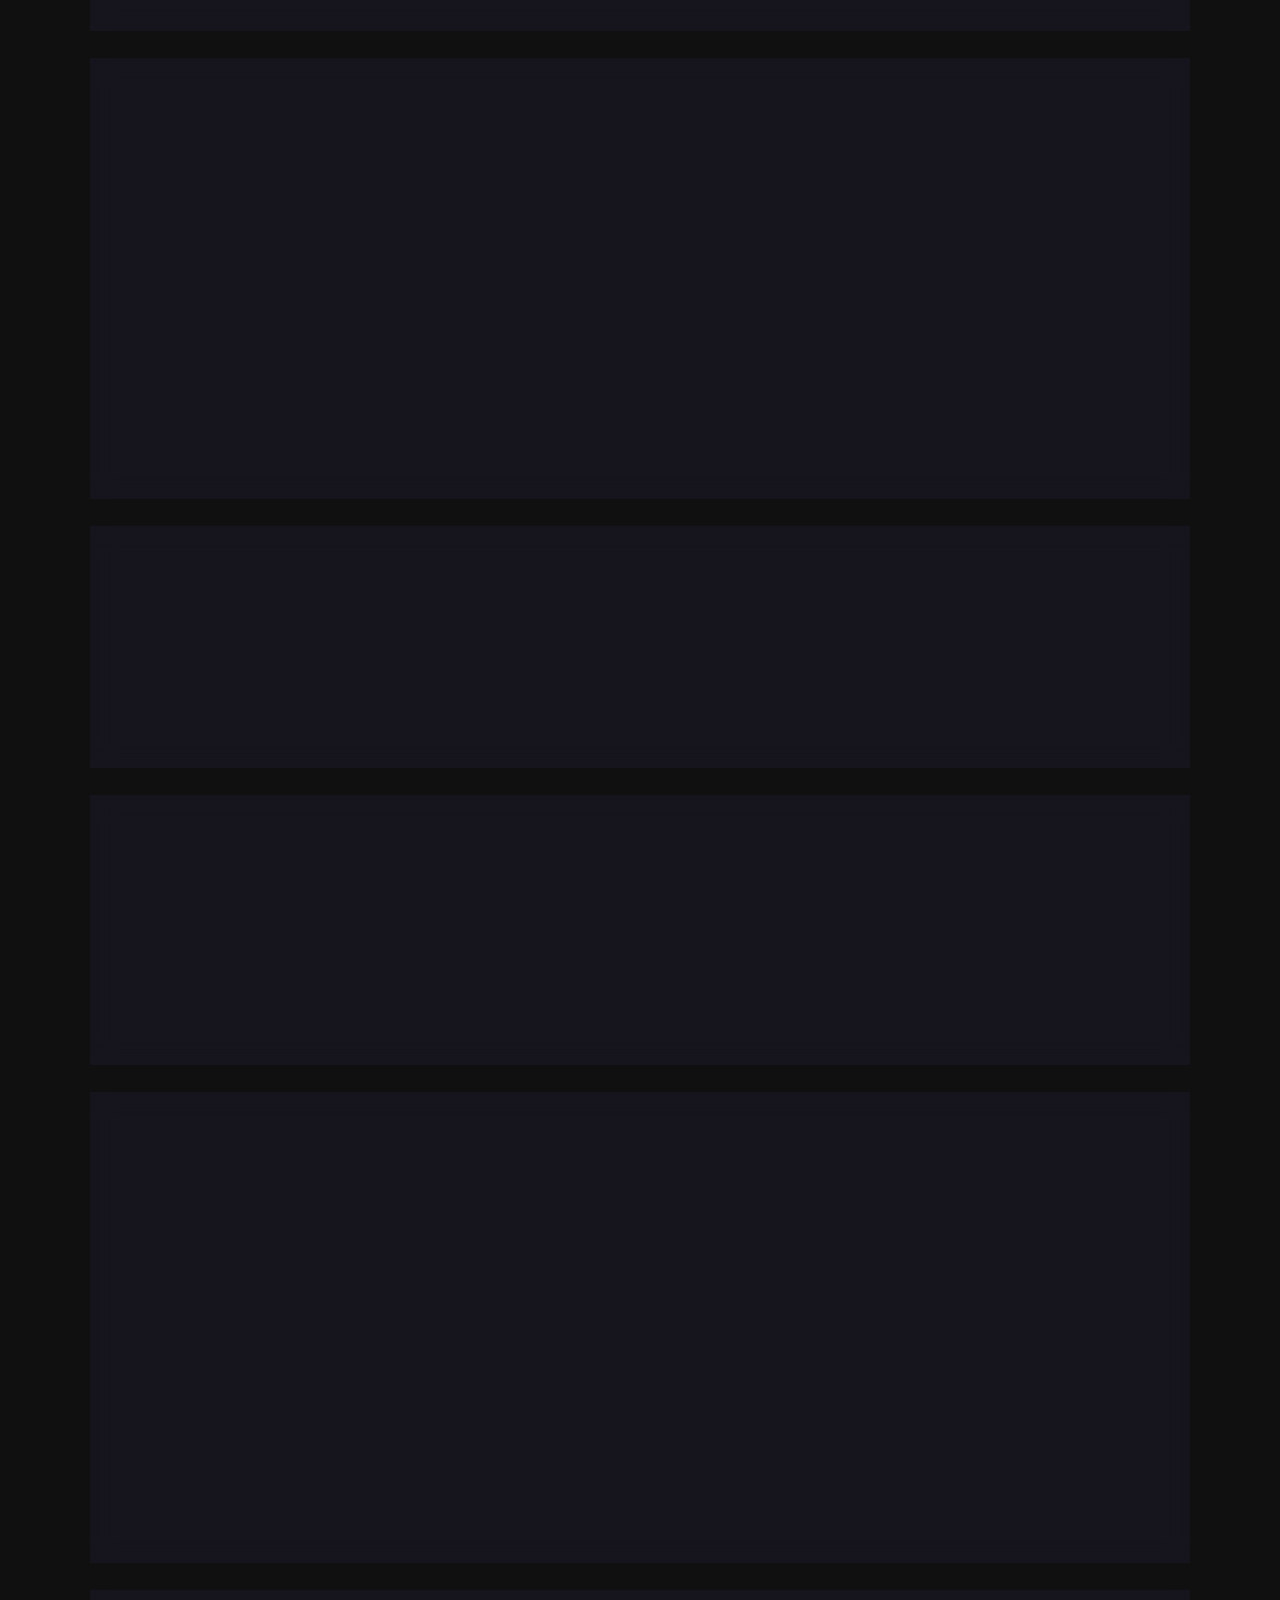
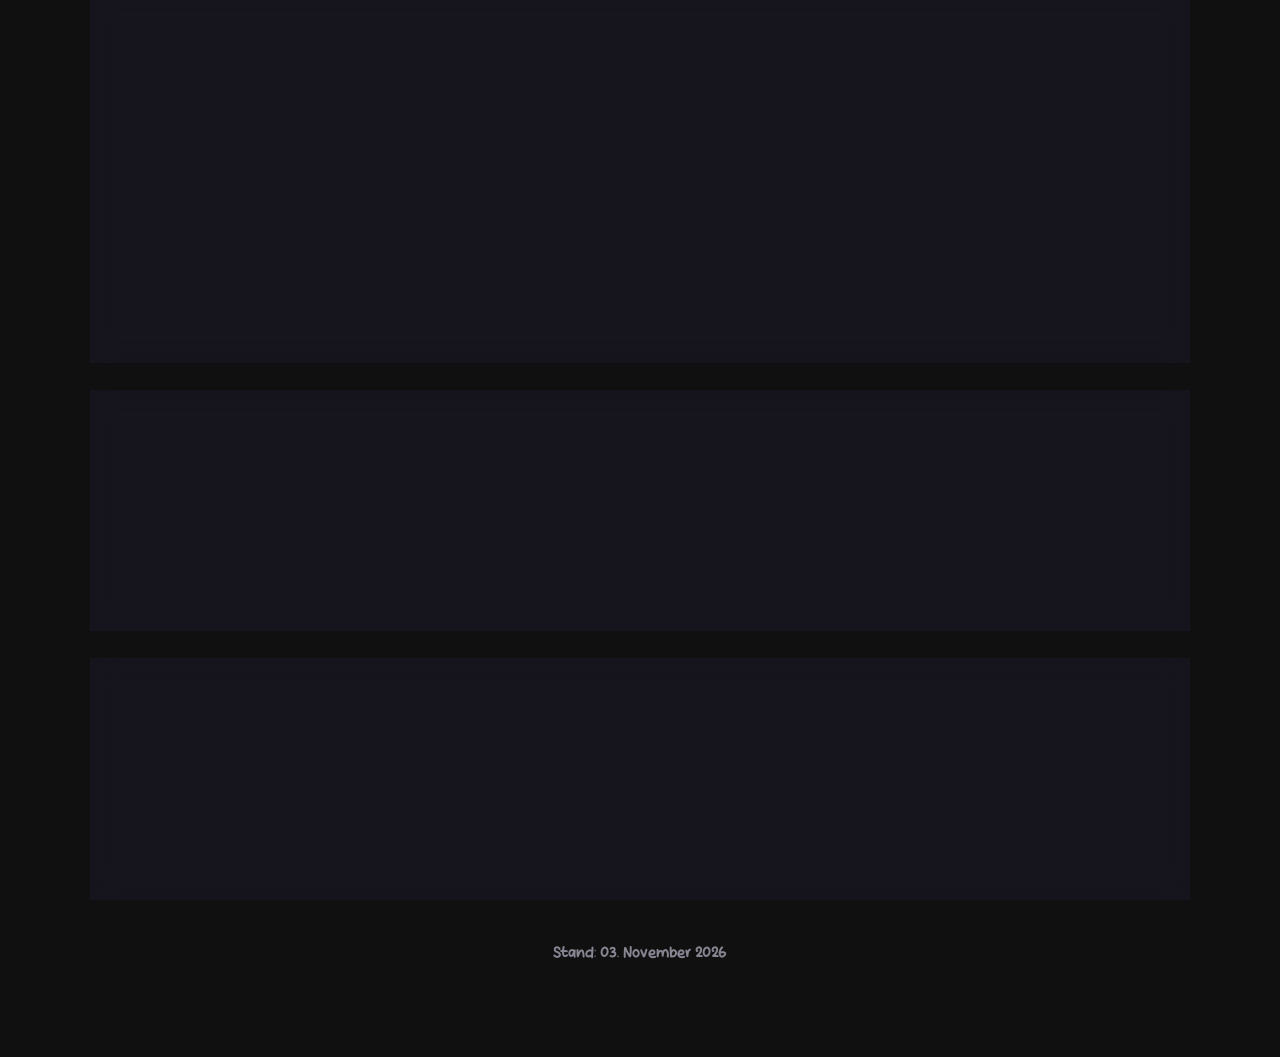
==== commit aea15c37: "Optik vereinheitlichen" ====
--- a/datenschutz.html
+++ b/datenschutz.html
@@ -1,163 +1,130 @@
-
 <!DOCTYPE html>
 <html lang="de">
-
 <head>
     <meta charset="UTF-8">
     <meta name="viewport" content="width=device-width, initial-scale=1.0">
 
-    <meta name="robots" content="index, follow">
-    <meta name="description" content="Datenschutzerklärung von HummelHub – Informationen zur Verarbeitung personenbezogener Daten gemäß DSGVO und TDDDG.">
-
     <title>Datenschutz | HummelHub</title>
 
-    <link rel="stylesheet" href="style.css">
+    <link rel="stylesheet" href="css/style.css">
 
     <style>
-        /* =========================================================
-           HUMMELHUB — DATENSCHUTZ
-           Ergänzende Layout-Regeln
-           ========================================================= */
-
         .privacy-page {
-            width: min(100% - 2.5rem, 1100px);
+            width: min(1100px, 92%);
             margin: 0 auto;
-            padding: 8rem 0 6rem;
+            padding: 100px 0 80px;
         }
 
         .privacy-header {
-            margin-bottom: 5rem;
-        }
-
-        .privacy-header .eyebrow {
-            color: var(--accent, #a855f7);
-            font-family: "Cheflat", sans-serif;
-            text-transform: uppercase;
-            letter-spacing: 0.15em;
-            margin-bottom: 1rem;
+            margin-bottom: 55px;
+            text-align: center;
         }
 
         .privacy-header h1 {
             font-family: "Gloss and Blooms", sans-serif;
-            font-size: clamp(2.8rem, 7vw, 6rem);
-            line-height: 1.05;
-            margin-bottom: 1.5rem;
-        }
-
-        .privacy-header .intro {
-            max-width: 750px;
+            font-size: clamp(2.5rem, 5vw, 4rem);
+            color: #ffffff;
+            margin-bottom: 15px;
+        }
+
+        .privacy-header p {
+            font-family: "Cheflat", sans-serif;
+            color: #b8b8c5;
+            font-size: 1rem;
+        }
+
+        .privacy-content {
+            display: flex;
+            flex-direction: column;
+            gap: 28px;
+        }
+
+        .privacy-section {
+            padding: 28px;
+            border: 1px solid rgba(160, 100, 220, 0.2);
+            border-radius: 14px;
+            background: rgba(25, 22, 34, 0.75);
+            backdrop-filter: blur(12px);
+        }
+
+        .privacy-section h2 {
+            font-family: "Cheflat", sans-serif;
+            font-size: 1.45rem;
+            color: #c49aff;
+            margin-bottom: 16px;
+        }
+
+        .privacy-section h3 {
             font-family: "Cheflat", sans-serif;
             font-size: 1.1rem;
-            line-height: 1.8;
-            opacity: 0.8;
-        }
-
-        .privacy-content {
-            display: grid;
-            grid-template-columns: minmax(0, 1fr);
-            gap: 3.5rem;
-        }
-
-        .privacy-section {
-            scroll-margin-top: 120px;
-        }
-
-        .privacy-section h2 {
-            font-family: "Gloss and Blooms", sans-serif;
-            font-size: clamp(1.8rem, 4vw, 3rem);
-            line-height: 1.2;
-            margin-bottom: 1.5rem;
-        }
-
-        .privacy-section h3 {
-            font-family: "Cheflat", sans-serif;
-            font-size: 1.2rem;
-            font-weight: 600;
-            margin: 2rem 0 0.8rem;
+            color: #ffffff;
+            margin: 22px 0 10px;
         }
 
         .privacy-section p,
         .privacy-section li {
             font-family: "Cheflat", sans-serif;
             font-size: 1rem;
-            line-height: 1.85;
-            opacity: 0.85;
-        }
-
-        .privacy-section p {
-            margin-bottom: 1rem;
+            line-height: 1.8;
+            color: #d0ced8;
+        }
+
+        .privacy-section p + p {
+            margin-top: 12px;
         }
 
         .privacy-section ul {
-            padding-left: 1.5rem;
-            margin: 1rem 0;
+            padding-left: 22px;
+            margin: 12px 0;
         }
 
         .privacy-section li {
-            margin-bottom: 0.5rem;
+            margin-bottom: 8px;
         }
 
         .privacy-section a {
-            color: var(--accent, #a855f7);
-            text-decoration: underline;
-            text-underline-offset: 3px;
-            overflow-wrap: anywhere;
+            color: #c49aff;
+            text-decoration: none;
+            transition: color 0.2s ease;
         }
 
         .privacy-section a:hover {
-            opacity: 0.7;
+            color: #ffffff;
         }
 
         .privacy-note {
-            padding: 1.5rem;
-            border: 1px solid rgba(168, 85, 247, 0.25);
-            border-radius: 12px;
-            background: rgba(168, 85, 247, 0.04);
-            margin: 2rem 0;
-        }
-
-        .privacy-note p:last-child {
-            margin-bottom: 0;
+            padding: 18px 22px;
+            border-left: 3px solid #a66be8;
+            background: rgba(166, 107, 232, 0.08);
+            border-radius: 0 8px 8px 0;
+            margin-top: 18px;
         }
 
         .privacy-updated {
+            margin-top: 45px;
+            text-align: center;
             font-family: "Cheflat", sans-serif;
-            font-size: 0.85rem;
-            opacity: 0.55;
-            margin-top: 3rem;
+            color: #888592;
+            font-size: 0.9rem;
         }
 
         @media (max-width: 768px) {
             .privacy-page {
-                padding-top: 5rem;
-                padding-bottom: 4rem;
+                padding: 65px 0 55px;
             }
 
-            .privacy-header {
-                margin-bottom: 3rem;
+            .privacy-section {
+                padding: 22px 18px;
             }
 
-            .privacy-content {
-                gap: 2.5rem;
+            .privacy-section h2 {
+                font-size: 1.25rem;
             }
-
-            .privacy-section h3 {
-                font-size: 1.1rem;
-            }
-
-            .privacy-section p,
-            .privacy-section li {
-                font-size: 0.95rem;
-            }
         }
 
         @media (prefers-reduced-motion: reduce) {
-            .privacy-page *,
-            .privacy-page *::before,
-            .privacy-page *::after {
-                scroll-behavior: auto !important;
-                animation-duration: 0.01ms !important;
-                transition-duration: 0.01ms !important;
+            .privacy-section a {
+                transition: none;
             }
         }
     </style>
@@ -165,1055 +132,399 @@
 
 <body>
 
-    <!-- =========================================================
-         HEADER
-         Hier den bestehenden HummelHub-Header einfügen.
-         ========================================================= -->
-
-
     <main class="privacy-page">
 
-        <!-- =====================================================
-             EINLEITUNG
-             ===================================================== -->
-
         <header class="privacy-header">
-
-            <p class="eyebrow">
-                HUMMELHUB / RECHTLICHES
-            </p>
-
             <h1>Datenschutz</h1>
-
-            <p class="intro">
-                Deine Daten gehören dir.
-                Auf dieser Seite erfährst du, welche
-                personenbezogenen Daten beim Besuch
-                von HummelHub verarbeitet werden,
-                warum dies geschieht und welche
-                Rechte dir zustehen.
-            </p>
-
+            <p>Informationen zum Umgang mit personenbezogenen Daten auf HummelHub.</p>
         </header>
 
-
         <div class="privacy-content">
 
-
-            <!-- =================================================
-                 01 — ALLGEMEINE HINWEISE
-                 ================================================= -->
-
-            <section class="privacy-section" id="grundlagen">
-
-                <h2>01 — Allgemeine Hinweise</h2>
-
-                <h3>Datenschutz auf einen Blick</h3>
-
-                <p>
-                    Der Schutz deiner personenbezogenen
-                    Daten ist uns wichtig.
-                    Wir verarbeiten personenbezogene
-                    Daten ausschließlich im Rahmen
-                    der geltenden gesetzlichen
-                    Datenschutzbestimmungen,
-                    insbesondere der Datenschutz-
-                    Grundverordnung (DSGVO) und des
-                    Telekommunikation-Digitale-Dienste-
-                    Datenschutz-Gesetzes (TDDDG).
-                </p>
-
-                <p>
-                    HummelHub ist ein privates,
-                    nicht kommerzielles Hobbyprojekt.
-                    Die Website dient der Vorstellung
-                    unseres Tribes, der Präsentation
-                    gemeinschaftlicher Projekte und
-                    der Bereitstellung eines
-                    ARK-Handelsrechners.
-                </p>
-
-                <p>
-                    Über HummelHub werden keine
-                    Werbeeinnahmen erzielt,
-                    keine Sponsoring-Leistungen
-                    angeboten und keine kostenpflichtigen
-                    Inhalte bereitgestellt.
-                </p>
-
-                <h3>Was sind personenbezogene Daten?</h3>
-
-                <p>
-                    Personenbezogene Daten sind
-                    alle Informationen, die sich
-                    auf eine identifizierte oder
-                    identifizierbare natürliche
-                    Person beziehen.
-                </p>
-
-                <p>
-                    Hierzu zählen beispielsweise
-                    Namen, E-Mail-Adressen,
-                    IP-Adressen oder Informationen
-                    über das Nutzungsverhalten.
-                </p>
-
-                <h3>Rechtsgrundlagen</h3>
-
-                <p>
-                    Die Verarbeitung personenbezogener
-                    Daten erfolgt auf Grundlage
-                    der jeweils einschlägigen
-                    gesetzlichen Bestimmungen.
-                    Hierzu gehören insbesondere:
+            <section class="privacy-section">
+                <h2>01 – Allgemeine Hinweise</h2>
+
+                <p>
+                    Der Schutz personenbezogener Daten ist uns wichtig.
+                    Auf dieser Seite informieren wir darueber, welche Daten
+                    beim Besuch von HummelHub verarbeitet werden und
+                    warum dies geschieht.
+                </p>
+
+                <p>
+                    Personenbezogene Daten sind alle Angaben, anhand derer
+                    eine Person direkt oder indirekt erkennbar ist.
+                    Beispiele sind IP-Adressen und Kontaktangaben.
+                </p>
+
+                <p>
+                    Die Verarbeitung personenbezogener Daten erfolgt nach
+                    den geltenden Datenschutzbestimmungen, insbesondere
+                    nach der Datenschutz-Grundverordnung (DSGVO).
+                </p>
+            </section>
+
+            <section class="privacy-section">
+                <h2>02 – Verantwortliche Stelle</h2>
+
+                <p>
+                    HummelHub ist die verantwortliche Instanz bei Fragen
+                    zum Datenschutz.
+                </p>
+
+                <p>
+                    <strong>HummelHub</strong><br>
+                    Kontakt: [E-Mail-Adresse]
+                </p>
+
+                <p>
+                    Bei Fragen zum Datenschutz kannst du dich jederzeit
+                    an die angegebene Kontaktadresse wenden.
+                </p>
+            </section>
+
+            <section class="privacy-section">
+                <h2>03 – Hosting durch GitHub Pages</h2>
+
+                <p>
+                    GitHub Pages stellt diese Website bereit.
+                    Der Hosting-Dienst wird von GitHub Inc. angeboten.
+                </p>
+
+                <p>
+                    Beim Aufruf der Website verarbeiten die Server von
+                    GitHub technische Daten. Erfasst werden insbesondere:
                 </p>
 
                 <ul>
-                    <li>
-                        Art. 6 Abs. 1 lit. a DSGVO –
-                        Einwilligung
-                    </li>
-
-                    <li>
-                        Art. 6 Abs. 1 lit. b DSGVO –
-                        Vertragserfüllung oder
-                        vorvertragliche Maßnahmen
-                    </li>
-
-                    <li>
-                        Art. 6 Abs. 1 lit. c DSGVO –
-                        Erfüllung rechtlicher Verpflichtungen
-                    </li>
-
-                    <li>
-                        Art. 6 Abs. 1 lit. f DSGVO –
-                        Berechtigte Interessen
-                    </li>
-
-                    <li>
-                        § 25 TDDDG –
-                        Speicherung von Informationen
-                        in der Endeinrichtung oder
-                        Zugriff auf dort gespeicherte
-                        Informationen
-                    </li>
+                    <li>IP-Adresse des aufrufenden Systems</li>
+                    <li>Datum und Uhrzeit des Zugriffs</li>
+                    <li>Aufgerufene Seiten und Dateien</li>
+                    <li>Angaben zum verwendeten Browser</li>
+                    <li>Angaben zum Betriebssystem</li>
                 </ul>
 
-            </section>
-
-
-
-            <!-- =================================================
-                 02 — VERANTWORTLICHER
-                 ================================================= -->
-
-            <section class="privacy-section" id="verantwortlicher">
-
-                <h2>02 — Verantwortlicher</h2>
-
-                <p>
-                    Verantwortlich für die Verarbeitung
-                    personenbezogener Daten im Sinne
-                    der Datenschutz-Grundverordnung
-                    ist der Betreiber von HummelHub.
-                </p>
-
-                <div class="privacy-note">
-
-                    <p>
-                        <strong>HummelHub</strong>
-                    </p>
-
-                    <p>
-                        Kontakt:
-                        <a href="mailto:[E-Mail-Adresse]">
-                            rino.gaming@outlook.de
-                        </a>
-                    </p>
-
-                </div>
-
-                <p>
-                    Für datenschutzbezogene Anliegen,
-                    Fragen zur Verarbeitung deiner
-                    personenbezogenen Daten oder
-                    zur Wahrnehmung deiner Rechte
-                    kannst du uns über die angegebene
-                    E-Mail-Adresse kontaktieren.
-                </p>
-
-            </section>
-
-
-
-            <!-- =================================================
-                 03 — HOSTING UND BEREITSTELLUNG
-                 ================================================= -->
-
-            <section class="privacy-section" id="hosting">
-
-                <h2>03 — Hosting und Bereitstellung</h2>
-
-                <h3>GitHub Pages</h3>
-
-                <p>
-                    Diese Website wird über den
-                    Hosting-Dienst GitHub Pages
-                    bereitgestellt.
-                </p>
-
-                <div class="privacy-note">
-
-                    <p>
-                        <strong>GitHub, Inc.</strong>
-                    </p>
-
-                    <p>
-                        88 Colin P. Kelly Jr. Street
-                        <br>
-                        San Francisco, CA 94107
-                        <br>
-                        USA
-                    </p>
-
-                    <p>
-                        Datenschutzerklärung:
-                        <a href="https://docs.github.com/en/site-policy/privacy-policies/github-general-privacy-statement"
-                           target="_blank"
-                           rel="noopener noreferrer">
-                            GitHub Privacy Statement
-                        </a>
-                    </p>
-
-                </div>
-
-                <p>
-                    Beim Aufruf unserer Website verarbeitet
-                    GitHub personenbezogene Daten,
-                    die für die technische Bereitstellung,
-                    Auslieferung und Sicherheit
-                    der Website erforderlich sind.
-                </p>
-
-                <p>
-                    Insbesondere werden dabei
-                    Informationen in sogenannten
-                    Server-Logfiles erfasst.
-                    Hierzu gehört auch die IP-Adresse
-                    des Besuchers.
-                </p>
-
-                <p>
-                    Darüber hinaus können
-                    folgende Informationen
-                    verarbeitet werden:
-                </p>
-
-                <ul>
-                    <li>Datum und Uhrzeit des Zugriffs</li>
-                    <li>Abgerufene Seiten und Dateien</li>
-                    <li>Übertragene Datenmenge</li>
-                    <li>Browsertyp und Browserversion</li>
-                    <li>Verwendetes Betriebssystem</li>
-                    <li>Referrer-URL, sofern übermittelt</li>
-                    <li>Statusmeldungen über Anfragen</li>
-                </ul>
-
-                <p>
-                    Die Verarbeitung dieser Daten
-                    erfolgt zur Gewährleistung eines
-                    sicheren, stabilen und technisch
-                    fehlerfreien Betriebs der Website.
-                </p>
-
-                <p>
-                    Rechtsgrundlage ist Art. 6 Abs. 1
-                    lit. f DSGVO.
-                    Unser berechtigtes Interesse
-                    besteht in der zuverlässigen
-                    Bereitstellung sowie dem Schutz
-                    unseres Internetangebots vor
-                    technischen Störungen und
-                    missbräuchlichen Zugriffen.
-                </p>
-
-                <h3>Datenverarbeitung in den USA</h3>
-
-                <p>
-                    GitHub ist ein Unternehmen
-                    mit Sitz in den Vereinigten
-                    Staaten von Amerika.
-                    Im Rahmen der Bereitstellung
-                    unserer Website kann eine
-                    Verarbeitung personenbezogener
-                    Daten in den USA stattfinden.
-                </p>
-
-                <p>
-                    Eine Übermittlung personenbezogener
-                    Daten in ein Drittland erfolgt
-                    unter Beachtung der Voraussetzungen
-                    der Art. 44 ff. DSGVO.
-                </p>
-
-                <p>
-                    Auf die konkrete Speicherdauer
-                    der durch GitHub verarbeiteten
-                    Server-Logfiles haben wir keinen
-                    unmittelbaren Einfluss.
-                    Weitere Informationen hierzu
-                    findest du in der Datenschutz-
-                    erklärung des Anbieters.
-                </p>
-
-            </section>
-
-
-
-            <!-- =================================================
-                 04 — SERVER-LOGFILES
-                 ================================================= -->
-
-            <section class="privacy-section" id="serverlogs">
-
-                <h2>04 — Server-Logfiles</h2>
-
-                <p>
-                    Beim Besuch unserer Website
-                    können durch GitHub automatisch
-                    technische Informationen in
-                    Server-Logfiles erfasst werden.
-                </p>
-
-                <p>
-                    Diese Informationen sind
-                    erforderlich, um angeforderte
-                    Inhalte auszuliefern, technische
-                    Fehler zu erkennen und die
-                    Sicherheit sowie Stabilität
-                    des Hosting-Dienstes
-                    zu gewährleisten.
-                </p>
-
-                <p>
-                    Die Verarbeitung umfasst
-                    insbesondere die IP-Adresse
-                    des zugreifenden Geräts.
-                </p>
-
-                <p>
-                    Eine eigenständige Auswertung
-                    dieser Server-Logfiles zu
-                    Werbe-, Tracking- oder
-                    Profilbildungszwecken durch
-                    HummelHub findet nicht statt.
-                </p>
-
-                <p>
-                    Rechtsgrundlage für die
-                    Verarbeitung durch uns ist,
-                    soweit wir hierfür verantwortlich
-                    sind, Art. 6 Abs. 1 lit. f DSGVO.
-                </p>
-
-                <p>
-                    Die Speicherung und Löschung
-                    der Server-Logfiles erfolgt
-                    durch GitHub entsprechend
-                    den eigenen Datenschutz-
-                    und Sicherheitsbestimmungen.
-                </p>
-
-            </section>
-
-
-
-            <!-- =================================================
-                 05 — COOKIES UND BROWSER-SPEICHERUNG
-                 ================================================= -->
-
-            <section class="privacy-section" id="cookies">
-
-                <h2>05 — Cookies und Browser-Speicherung</h2>
-
-                <h3>Keine Werbung und kein Tracking</h3>
-
-                <p>
-                    HummelHub verwendet keine
-                    Cookies zu Werbe-, Tracking-
-                    oder Analysezwecken.
-                </p>
-
-                <p>
-                    Es werden keine personenbezogenen
-                    Daten zu Marketingzwecken erhoben
-                    oder an Werbe- und Analyseanbieter
-                    weitergegeben.
-                </p>
-
-                <h3>Lokale Speicherung im Browser</h3>
-
-                <p>
-                    Für die ordnungsgemäße Funktion
-                    des HummelHub-Rechners und
-                    des dazugehörigen Warenkorbes
-                    werden bestimmte Informationen
-                    vorübergehend im Browser
-                    deines Endgeräts gespeichert.
-                </p>
-
-                <p>
-                    Dabei handelt es sich ausschließlich
-                    um Daten, die für die Abwicklung
-                    der Rechner- und Warenkorbfunktionen
-                    benötigt werden.
-                </p>
-
-                <p>
-                    Dazu gehören beispielsweise
-                    ausgewählte Handelspositionen,
-                    Mengenangaben und für die
-                    Berechnung erforderliche
-                    Zwischenergebnisse.
-                </p>
-
-                <p>
-                    Die Verarbeitung dieser Daten
-                    erfolgt lokal in deinem Browser.
-                    Eine Übermittlung dieser
-                    Rechner- und Warenkorbdaten
-                    an HummelHub oder sonstige
-                    Dritte findet nicht statt.
-                </p>
-
-                <h3>Speicherdauer und Löschung</h3>
-
-                <p>
-                    Die Speicherung dieser Daten
-                    ist ausschließlich für die
-                    Dauer der jeweiligen
-                    Browsersitzung vorgesehen.
-                </p>
-
-                <p>
-                    Beim Beenden des Browsers
-                    sollen die im Zusammenhang
-                    mit dem Rechner und dem
-                    Warenkorb gespeicherten
-                    Informationen automatisch
-                    gelöscht werden.
-                </p>
-
-                <p>
-                    Eine dauerhafte Speicherung
-                    über mehrere Browsersitzungen
-                    hinweg ist nicht beabsichtigt.
-                </p>
-
-                <p>
-                    Zusätzlich kannst du
-                    gespeicherte Daten jederzeit
-                    selbst über die Einstellungen
-                    deines Browsers löschen.
-                </p>
-
-                <h3>Rechtliche Grundlage</h3>
-
-                <p>
-                    Soweit für die Speicherung
-                    oder den Zugriff auf
-                    Informationen in deinem
-                    Endgerät eine Einwilligung
-                    erforderlich ist, erfolgt
-                    dies auf Grundlage von
-                    § 25 TDDDG.
-                </p>
-
-                <p>
-                    Die anschließende Verarbeitung
-                    personenbezogener Daten
-                    erfolgt, soweit erforderlich,
-                    auf Grundlage von Art. 6
-                    Abs. 1 lit. f DSGVO.
-                </p>
-
-                <p>
-                    Unser berechtigtes Interesse
-                    liegt in der Bereitstellung
-                    der von dir angeforderten
-                    Rechner- und Warenkorb-
-                    funktionen.
-                </p>
-
-            </section>
-
-
-
-            <!-- =================================================
-                 06 — SCHRIFTARTEN UND EXTERNE INHALTE
-                 ================================================= -->
-
-            <section class="privacy-section" id="medien">
-
-                <h2>06 — Schriftarten und externe Inhalte</h2>
-
-                <h3>Lokale Schriftarten</h3>
-
-                <p>
-                    Die auf HummelHub verwendeten
-                    Schriftarten werden lokal
-                    über die bereitgestellten
-                    Website-Dateien geladen,
-                    sofern sie entsprechend
-                    eingebunden sind.
-                </p>
-
-                <p>
-                    Eine Verbindung zu externen
-                    Schriftarten-Anbietern wie
-                    Google Fonts ist nicht
+                <p>
+                    Diese Angaben werden in Server-Logfiles erfasst.
+                    Die Verarbeitung ist notwendig, um die Website
+                    bereitzustellen und einen sicheren Betrieb zu sichern.
+                </p>
+
+                <p>
+                    Weitere Informationen zur Datenverarbeitung durch
+                    GitHub findest du in den
+                    <a href="https://docs.github.com/en/site-policy/privacy-policies/github-general-privacy-statement"
+                       target="_blank"
+                       rel="noopener noreferrer">
+                        Datenschutzhinweisen von GitHub
+                    </a>.
+                </p>
+
+                <p>
+                    Anbieter:
+                    <br>
+                    GitHub Inc.
+                    <br>
+                    88 Colin P. Kelly Jr. Street
+                    <br>
+                    San Francisco, CA 94107
+                    <br>
+                    USA
+                </p>
+
+                <p>
+                    Bei der Nutzung von GitHub Pages kann eine
+                    Datenweitergabe in die USA stattfinden. Bei solchen
+                    Datentransfers gelten die Vorgaben der
+                    Artikel 44 ff. DSGVO.
+                </p>
+            </section>
+
+            <section class="privacy-section">
+                <h2>04 – Server-Logfiles</h2>
+
+                <p>
+                    Beim Besuch dieser Website kann der Hosting-Anbieter
+                    technische Zugriffsdaten erfassen und in
+                    Server-Logfiles speichern.
+                </p>
+
+                <p>
+                    Ein Beispiel ist die IP-Adresse, die zur
+                    Bereitstellung der Website notwendig ist.
+                </p>
+
+                <p>
+                    Wir selbst erstellen keine Besucherprofile und
+                    werten die Server-Logfiles nicht zum Zweck der
+                    Analyse des Nutzerverhaltens aus.
+                </p>
+
+                <p>
+                    Auf die Zeit der Speicherung und die konkrete Verarbeitung
+                    der Server-Logfiles durch GitHub haben wir keinen
+                    direkten Einfluss.
+                </p>
+            </section>
+
+            <section class="privacy-section">
+                <h2>05 – Cookies und lokale Speicherung</h2>
+
+                <p>
+                    HummelHub setzt keine eigenen Analyse- oder
+                    Werbe-Cookies ein.
+                </p>
+
+                <p>
+                    Zur Nutzung des Rechners und des Warenkorbs
+                    lassen sich technisch notwendige Angaben lokal im
+                    Browser speichern.
+                </p>
+
+                <p>
+                    Diese Angaben dienen ausschliesslich dazu, die
+                    vorgesehenen Funktionen der Website bereitzustellen.
+                    Eine Weitergabe dieser Inhalte an Dritte ist nicht
                     vorgesehen.
                 </p>
 
                 <p>
-                    Dadurch wird vermieden,
-                    dass allein durch das Laden
-                    der Schriftarten personenbezogene
-                    Daten an externe Anbieter
-                    übermittelt werden.
-                </p>
-
-                <h3>Externe Verlinkungen</h3>
-
-                <p>
-                    Unsere Website kann
-                    Verlinkungen zu externen
-                    Websites enthalten,
-                    insbesondere zu GitHub
-                    und anderen projektbezogenen
-                    Angeboten.
-                </p>
-
-                <p>
-                    Beim Anklicken eines
-                    solchen Links verlässt
-                    du unsere Website.
-                </p>
-
-                <p>
-                    Für die Verarbeitung
-                    personenbezogener Daten
-                    auf den verlinkten Seiten
-                    sind die jeweiligen
-                    Betreiber verantwortlich.
-                </p>
-
-                <p>
-                    Bitte beachte die
-                    Datenschutzerklärungen
-                    der jeweiligen Anbieter.
-                </p>
-
-            </section>
-
-
-
-            <!-- =================================================
-                 07 — ARK-HANDELSRECHNER
-                 ================================================= -->
-
-            <section class="privacy-section" id="rechner">
-
-                <h2>07 — ARK-Handelsrechner</h2>
-
-                <p>
-                    Auf HummelHub stellen wir
-                    einen selbst entwickelten
-                    Handelsrechner für das Spiel
-                    ARK zur Verfügung.
-                </p>
-
-                <p>
-                    Der Rechner dient
-                    ausschließlich der
-                    Unterstützung bei der
-                    Berechnung spielinterner
-                    Handelswerte sowie
-                    der Darstellung
-                    entsprechender Ergebnisse.
-                </p>
-
-                <p>
-                    Die Eingaben und Berechnungen
-                    werden direkt im Browser
-                    des Nutzers durchgeführt,
-                    soweit dies technisch
-                    vorgesehen ist.
-                </p>
-
-                <p>
-                    Die für die Berechnung
-                    erforderlichen Daten werden
-                    ausschließlich lokal
-                    verarbeitet und nicht
-                    an uns übertragen.
-                </p>
-
-                <p>
-                    Der Rechner verfügt
-                    über keine eigenständige
-                    Benutzerkonten- oder
-                    Registrierungsfunktion.
-                </p>
-
-                <p>
-                    HummelHub erhebt über
-                    den Rechner keine
-                    personenbezogenen Daten
-                    zu Analyse-, Werbe-
-                    oder Profilbildungszwecken.
-                </p>
-
-            </section>
-
-
-
-            <!-- =================================================
-                 08 — KONTAKTAUFNAHME
-                 ================================================= -->
-
-            <section class="privacy-section" id="kontakt">
-
-                <h2>08 — Kontaktaufnahme</h2>
-
-                <p>
-                    Wenn du uns per E-Mail
-                    kontaktierst, werden
-                    die von dir übermittelten
-                    personenbezogenen Daten
-                    verarbeitet.
-                </p>
-
-                <p>
-                    Dazu können insbesondere
-                    gehören:
+                    Die Speicherung ist auf die jeweilige Nutzung im
+                    Browser begrenzt. Eine langfristige Speicherung
+                    von Nutzerprofilen findet nicht statt.
+                </p>
+            </section>
+
+            <section class="privacy-section">
+                <h2>06 – Schriftarten und externe Inhalte</h2>
+
+                <p>
+                    HummelHub verwendet eigene Schriftarten und
+                    Gestaltungselemente zur Darstellung der Website.
+                </p>
+
+                <p>
+                    Eine Einbindung externer Schriftarten-Dienste,
+                    beispielsweise Google Fonts, ist nicht vorgesehen.
+                </p>
+
+                <p>
+                    Externe Inhalte werden nur eingebunden, wenn dies
+                    zur Bereitstellung einer Funktion notwendig ist.
+                </p>
+            </section>
+
+            <section class="privacy-section">
+                <h2>07 – Nutzung des ARK-Rechners</h2>
+
+                <p>
+                    Der auf HummelHub bereitgestellte Rechner dient der
+                    Berechnung und Darstellung von Spiel- und Handelspreisen
+                    innerhalb von ARK.
+                </p>
+
+                <p>
+                    Bei der Nutzung des Rechners lassen sich Eingaben
+                    zeitweise im Browser verarbeiten.
+                    Beispiele sind markierte Artikel, Mengen oder Preisangaben.
+                </p>
+
+                <p>
+                    Die Eingaben dienen ausschliesslich der Berechnung
+                    und Darstellung der angeforderten Ergebnisse.
+                    Eine Auswertung zu Werbe- oder Analysezwecken
+                    findet nicht statt.
+                </p>
+
+                <p>
+                    Der Rechner braucht keine Registrierung und
+                    erfasst keine Benutzerkonten.
+                </p>
+            </section>
+
+            <section class="privacy-section">
+                <h2>08 – Kontaktaufnahme</h2>
+
+                <p>
+                    Wenn du uns per E-Mail kontaktierst, verarbeiten wir
+                    die von dir gesendeten Angaben, um deine Anfrage
+                    zu bearbeiten.
+                </p>
+
+                <p>
+                    Beispiele dafuer sind:
                 </p>
 
                 <ul>
                     <li>Deine E-Mail-Adresse</li>
                     <li>Dein Name, sofern angegeben</li>
                     <li>Der Inhalt deiner Nachricht</li>
-                    <li>Weitere freiwillige Angaben</li>
+                    <li>Weitere Angaben, die du freiwillig mitteilst</li>
                 </ul>
 
                 <p>
-                    Die Verarbeitung erfolgt
-                    ausschließlich zur
-                    Bearbeitung deiner Anfrage
-                    und für mögliche
-                    Anschlussfragen.
-                </p>
-
-                <p>
-                    Rechtsgrundlage ist
-                    Art. 6 Abs. 1 lit. f DSGVO.
-                    Sofern deine Anfrage auf
-                    vorvertragliche Maßnahmen
-                    oder die Durchführung
-                    eines Vertrags gerichtet ist,
-                    gilt ergänzend Art. 6
-                    Abs. 1 lit. b DSGVO.
-                </p>
-
-                <p>
-                    Die übermittelten Daten
-                    werden gelöscht, sobald
-                    deine Anfrage abschließend
-                    bearbeitet wurde und
-                    keine gesetzlichen
-                    Aufbewahrungspflichten
-                    oder sonstigen berechtigten
-                    Gründe für eine weitere
-                    Speicherung bestehen.
-                </p>
-
-            </section>
-
-
-
-            <!-- =================================================
-                 09 — WEITERGABE VON DATEN
-                 ================================================= -->
-
-            <section class="privacy-section" id="weitergabe">
-
-                <h2>09 — Weitergabe personenbezogener Daten</h2>
-
-                <p>
-                    Eine Weitergabe deiner
-                    personenbezogenen Daten
-                    an Dritte erfolgt durch
-                    uns grundsätzlich nicht.
-                </p>
-
-                <p>
-                    Eine Übermittlung kann
-                    jedoch stattfinden, sofern:
+                    Die Angaben werden ausschliesslich zur Bearbeitung
+                    deiner Anfrage verwendet und nicht ohne rechtliche
+                    Grundlage an Dritte weitergegeben.
+                </p>
+            </section>
+
+            <section class="privacy-section">
+                <h2>09 – Weitergabe von Daten</h2>
+
+                <p>
+                    Eine Weitergabe personenbezogener Daten an Dritte
+                    findet in der Regel nicht statt.
+                </p>
+
+                <p>
+                    Eine Ausnahme besteht, wenn dies zur technischen
+                    Bereitstellung der Website notwendig ist, eine
+                    gesetzliche Pflicht besteht oder eine andere
+                    rechtliche Grundlage die Weitergabe erlaubt.
+                </p>
+            </section>
+
+            <section class="privacy-section">
+                <h2>10 – Zeit der Speicherung</h2>
+
+                <p>
+                    Personenbezogene Daten werden nur so lange
+                    gespeichert, wie dies zum jeweiligen Zweck
+                    notwendig ist oder gesetzliche Vorgaben eine
+                    Speicherung verlangen.
+                </p>
+
+                <p>
+                    Ist der Zweck nicht mehr gegeben und besteht keine
+                    gesetzliche Pflicht zur Aufbewahrung, werden die
+                    betreffenden Daten entfernt.
+                </p>
+            </section>
+
+            <section class="privacy-section">
+                <h2>11 – Deine Datenschutzrechte</h2>
+
+                <p>
+                    Nach den geltenden Datenschutzbestimmungen stehen
+                    dir verschiedene Rechte im Umgang mit deinen
+                    personenbezogenen Daten zu.
                 </p>
 
                 <ul>
                     <li>
-                        du ausdrücklich
-                        eingewilligt hast
+                        <strong>Auskunft:</strong>
+                        Du kannst erfahren, welche personenbezogenen
+                        Daten verarbeitet werden.
                     </li>
 
                     <li>
-                        eine gesetzliche
-                        Verpflichtung besteht
+                        <strong>Berichtigung:</strong>
+                        Du kannst die Korrektur falscher Angaben
+                        verlangen.
                     </li>
 
                     <li>
-                        dies zur Erfüllung
-                        rechtlicher Verpflichtungen
-                        erforderlich ist
+                        <strong>Entfernung:</strong>
+                        Du kannst unter bestimmten Voraussetzungen
+                        die Entfernung deiner Daten verlangen.
                     </li>
 
                     <li>
-                        dies im Rahmen der
-                        technischen Bereitstellung
-                        durch notwendige
-                        Dienstleister erfolgt
+                        <strong>Begrenzung:</strong>
+                        Du kannst unter bestimmten Voraussetzungen
+                        eine Begrenzung der Verarbeitung verlangen.
+                    </li>
+
+                    <li>
+                        <strong>Daten in einem anderen Format:</strong>
+                        Du kannst verlangen, deine bereitgestellten
+                        Daten in einem verbreiteten Format zu erhalten.
+                    </li>
+
+                    <li>
+                        <strong>Widerspruch:</strong>
+                        Du kannst einer Verarbeitung widersprechen,
+                        wenn die gesetzlichen Voraussetzungen
+                        dazu vorliegen.
                     </li>
                 </ul>
 
                 <p>
-                    Eine Verarbeitung zu
-                    Werbe-, Verkaufs-
-                    oder Marketingzwecken
-                    findet nicht statt.
-                </p>
-
-            </section>
-
-
-
-            <!-- =================================================
-                 10 — SPEICHERDAUER
-                 ================================================= -->
-
-            <section class="privacy-section" id="speicherdauer">
-
-                <h2>10 — Speicherdauer</h2>
-
-                <p>
-                    Personenbezogene Daten
-                    werden nur so lange
-                    gespeichert, wie dies
-                    für den jeweiligen
-                    Verarbeitungszweck
-                    erforderlich ist.
-                </p>
-
-                <p>
-                    Sobald der Zweck der
-                    Verarbeitung entfällt,
-                    werden die Daten gelöscht,
-                    sofern keine gesetzlichen
-                    Aufbewahrungspflichten
-                    oder andere rechtlich
-                    zulässige Gründe für
-                    eine weitere Speicherung
-                    bestehen.
-                </p>
-
-                <p>
-                    Für Daten, die durch
-                    den Hosting-Anbieter
-                    verarbeitet werden,
-                    können abweichende
-                    Speicherfristen gelten.
-                </p>
-
-            </section>
-
-
-
-            <!-- =================================================
-                 11 — DEINE DATENSCHUTZRECHTE
-                 ================================================= -->
-
-            <section class="privacy-section" id="rechte">
-
-                <h2>11 — Deine Datenschutzrechte</h2>
-
-                <p>
-                    Im Rahmen der geltenden
-                    Datenschutzbestimmungen
-                    stehen dir folgende
-                    Rechte zu:
-                </p>
-
-                <h3>Recht auf Auskunft (Art. 15 DSGVO)</h3>
-
-                <p>
-                    Du hast das Recht,
-                    Auskunft darüber zu erhalten,
-                    ob und welche
-                    personenbezogenen Daten
-                    wir über dich verarbeiten.
-                </p>
-
-                <h3>Recht auf Berichtigung (Art. 16 DSGVO)</h3>
-
-                <p>
-                    Du kannst die Berichtigung
-                    unrichtiger oder die
-                    Vervollständigung
-                    unvollständiger
-                    personenbezogener
-                    Daten verlangen.
-                </p>
-
-                <h3>Recht auf Löschung (Art. 17 DSGVO)</h3>
-
-                <p>
-                    Du kannst unter den
-                    gesetzlichen Voraussetzungen
-                    die Löschung deiner
-                    personenbezogenen
-                    Daten verlangen.
-                </p>
-
-                <h3>Recht auf Einschränkung (Art. 18 DSGVO)</h3>
-
-                <p>
-                    Du kannst unter bestimmten
-                    Voraussetzungen verlangen,
-                    dass die Verarbeitung deiner
-                    personenbezogenen Daten
-                    eingeschränkt wird.
-                </p>
-
-                <h3>
-                    Recht auf Datenübertragbarkeit
-                    (Art. 20 DSGVO)
-                </h3>
-
-                <p>
-                    Du hast das Recht,
-                    die von dir bereitgestellten
-                    personenbezogenen Daten
-                    in einem strukturierten,
-                    gängigen und maschinenlesbaren
-                    Format zu erhalten,
-                    sofern die gesetzlichen
-                    Voraussetzungen erfüllt sind.
-                </p>
-
-                <h3>Recht auf Widerspruch (Art. 21 DSGVO)</h3>
-
-                <p>
-                    Sofern die Verarbeitung
-                    deiner personenbezogenen
-                    Daten auf Art. 6 Abs. 1
-                    lit. f DSGVO beruht,
-                    kannst du aus Gründen,
-                    die sich aus deiner
-                    besonderen Situation
-                    ergeben, jederzeit
-                    Widerspruch gegen
-                    diese Verarbeitung
-                    einlegen.
-                </p>
-
-                <p>
-                    HummelHub verarbeitet
-                    keine personenbezogenen
-                    Daten zu Zwecken
-                    der Direktwerbung.
-                </p>
-
-                <h3>
-                    Recht auf Widerruf einer
-                    Einwilligung (Art. 7 DSGVO)
-                </h3>
-
-                <p>
-                    Sofern eine Verarbeitung
-                    auf deiner Einwilligung
-                    beruht, kannst du diese
-                    jederzeit mit Wirkung
-                    für die Zukunft widerrufen.
-                </p>
-
-                <p>
-                    Die Rechtmäßigkeit der
-                    bis zum Widerruf erfolgten
-                    Verarbeitung bleibt
-                    davon unberührt.
-                </p>
-
-            </section>
-
-
-
-            <!-- =================================================
-                 12 — BESCHWERDERECHT
-                 ================================================= -->
-
-            <section class="privacy-section" id="beschwerde">
-
-                <h2>12 — Beschwerderecht</h2>
-
-                <p>
-                    Wenn du der Ansicht bist,
-                    dass die Verarbeitung
-                    deiner personenbezogenen
-                    Daten gegen die
-                    Datenschutz-Grundverordnung
-                    verstößt, hast du das Recht,
-                    Beschwerde bei einer
-                    Datenschutzaufsichtsbehörde
-                    einzulegen.
-                </p>
-
-                <p>
-                    Du kannst dich insbesondere
-                    an die Aufsichtsbehörde
-                    deines gewöhnlichen
-                    Aufenthaltsortes,
-                    deines Arbeitsplatzes
-                    oder des mutmaßlichen
-                    Verstoßes wenden.
-                </p>
-
-                <p>
-                    Für Nordrhein-Westfalen
-                    ist beispielsweise folgende
-                    Behörde zuständig:
-                </p>
-
-                <div class="privacy-note">
-
-                    <p>
-                        <strong>
-                            Landesbeauftragte für
-                            Datenschutz und
-                            Informationsfreiheit
-                            Nordrhein-Westfalen
-                        </strong>
-                    </p>
-
-                    <p>
-                        Kavalleriestraße 2–4
-                        <br>
-                        40213 Düsseldorf
-                    </p>
-
-                    <p>
-                        Website:
-                        <a href="https://www.ldi.nrw.de/"
-                           target="_blank"
-                           rel="noopener noreferrer">
-                            www.ldi.nrw.de
-                        </a>
-                    </p>
-
-                </div>
-
-            </section>
-
-
-
-            <!-- =================================================
-                 13 — DATENSICHERHEIT
-                 ================================================= -->
-
-            <section class="privacy-section" id="sicherheit">
-
-                <h2>13 — Datensicherheit</h2>
-
-                <p>
-                    Wir achten auf angemessene
-                    technische und organisatorische
-                    Maßnahmen, um personenbezogene
-                    Daten vor Verlust,
-                    Manipulation, unberechtigtem
-                    Zugriff oder unbefugter
-                    Offenlegung zu schützen.
-                </p>
-
-                <p>
-                    Die Website wird über
-                    eine verschlüsselte
-                    HTTPS-Verbindung
-                    bereitgestellt.
-                </p>
-
-                <p>
-                    Die Sicherheitsmaßnahmen
-                    werden im Rahmen der
-                    technischen Möglichkeiten
-                    und Anforderungen
-                    überprüft und
-                    gegebenenfalls angepasst.
-                </p>
-
-            </section>
-
-
-
-            <!-- =================================================
-                 14 — ÄNDERUNGEN
-                 ================================================= -->
-
-            <section class="privacy-section" id="aenderungen">
-
-                <h2>14 — Änderungen dieser Datenschutzerklärung</h2>
-
-                <p>
-                    Wir behalten uns vor,
-                    diese Datenschutzerklärung
-                    anzupassen, wenn sich
-                    die rechtlichen Anforderungen,
-                    die technische Umsetzung
-                    oder die Funktionen
-                    von HummelHub ändern.
-                </p>
-
-                <p>
-                    Es gilt jeweils die
-                    auf dieser Website
-                    veröffentlichte
-                    aktuelle Fassung.
-                </p>
-
-                <p>
-                    Wir empfehlen dir daher,
-                    diese Seite gelegentlich
-                    erneut aufzurufen.
-                </p>
-
-            </section>
-
-
-            <!-- =================================================
-                 STAND
-                 ================================================= -->
-
-            <p class="privacy-updated">
-                Stand: 03. November 2026
-            </p>
+                    Zur Wahrnehmung deiner Rechte kannst du dich
+                    an die angegebene Kontaktadresse wenden.
+                </p>
+            </section>
+
+            <section class="privacy-section">
+                <h2>12 – Beschwerderecht</h2>
+
+                <p>
+                    Wenn du der Ansicht bist, dass die Verarbeitung
+                    deiner personenbezogenen Daten den geltenden
+                    Datenschutzbestimmungen widerspricht, kannst du
+                    dich bei einer Datenschutzaufsicht beschweren.
+                </p>
+
+                <p>
+                    Die Datenschutzaufsicht in Nordrhein-Westfalen
+                    erreichst du unter:
+                </p>
+
+                <p>
+                    Datenschutzaufsicht NRW
+                    <br>
+                    Kavalleriestrasse 2–4
+                    <br>
+                    40213
+                    <br>
+                    <a href="https://www.ldi.nrw.de/"
+                       target="_blank"
+                       rel="noopener noreferrer">
+                        www.ldi.nrw.de
+                    </a>
+                </p>
+            </section>
+
+            <section class="privacy-section">
+                <h2>13 – Datensicherheit</h2>
+
+                <p>
+                    Wir treffen angemessene technische Massnahmen,
+                    um die Website und die damit verbundene
+                    Datenverarbeitung vor unbefugtem Zugriff
+                    und Missbrauch zu sichern.
+                </p>
+
+                <p>
+                    Die Website nutzt eine sichere
+                    HTTPS-Verbindung, sofern GitHub Pages diese
+                    anbietet.
+                </p>
+            </section>
+
+            <section class="privacy-section">
+                <h2>14 – Anpassungen dieser Datenschutzhinweise</h2>
+
+                <p>
+                    Diese Datenschutzhinweise lassen sich anpassen,
+                    wenn sich die Website, ihre Funktionen oder die
+                    geltenden rechtlichen Vorgaben wandeln.
+                </p>
+
+                <p>
+                    Es gilt stets die derzeitige Fassung dieser
+                    Datenschutzhinweise.
+                </p>
+            </section>
 
         </div>
 
+        <p class="privacy-updated">
+            Stand: 03. November 2026
+        </p>
+
     </main>
 
-
-    <!-- =========================================================
-         FOOTER
-         Hier den bestehenden HummelHub-Footer einfügen.
-         ========================================================= -->
-
 </body>
-</html>
+</html>
--- a/css/style.css
+++ b/css/style.css
@@ -0,0 +1,1411 @@
+/* =========================================================
+   HUMMELHUB — Designsystem & Animationen
+   Responsive Layouts, zentrale Typografie und Reduced Motion
+   ========================================================= */
+
+
+/* =========================
+   SCHRIFTARTEN
+   ========================= */
+
+@font-face {
+    font-family: "Gloss and Blooms";
+    src: url("../assets/fonts/GlossAndBlooms.ttf") format("truetype");
+    font-weight: 400;
+    font-style: normal;
+    font-display: swap;
+}
+
+@font-face {
+    font-family: "Cheflat";
+    src: url("../assets/fonts/Cheflat.ttf") format("truetype");
+    font-weight: 400;
+    font-style: normal;
+    font-display: swap;
+}
+
+
+/* =========================
+   FARBEN, SCHRIFTEN & VARIABLEN
+   ========================= */
+
+:root {
+    /* Grundfarben – unverändert */
+    --color-bg: #101010;
+    --color-surface: #191919;
+    --color-text: #F4F2ED;
+    --color-muted: #92918D;
+    --color-accent: #800080;
+    --color-line: rgba(255, 255, 255, .16);
+
+    /* Schriftarten */
+    --font-body: "Cheflat", sans-serif;
+    --font-display: "Gloss and Blooms", sans-serif;
+
+    /* Überschriften – Desktop */
+    --font-size-h1: 80px;
+    --font-size-h2: 60px;
+    --font-size-h3: 30px;
+    --font-size-h4: 26px;
+    --font-size-h5: 22px;
+    --font-size-h6: 18px;
+
+    /* Fließtext – Desktop */
+    --font-size-body: 18px;
+    --font-size-intro-text: 18px;
+    --font-size-hero-copy: 18px;
+
+    /* Navigation und Branding */
+    --font-size-brand: 27px;
+    --font-size-brand-mark: 30px;
+    --font-size-navigation: 16px;
+    --font-size-menu-link: 22px;
+    --font-size-menu-number: 13px;
+    --font-size-menu-note: 13px;
+
+    /* Hero */
+    --font-size-hero: var(--font-size-h1);
+    --font-size-hero-eyebrow: 20px;
+    --font-size-hero-index: 12px;
+    --font-size-circle-link: 24px;
+
+    /* Inhaltsbereiche */
+    --font-size-eyebrow: 12px;
+    --font-size-text-link: 14px;
+
+    /* Services */
+    --font-size-service-title: 48px;
+    --font-size-service-number: 12px;
+    --font-size-service-arrow: 24px;
+
+    /* Projekte */
+    --font-size-project-label: 12px;
+    --font-size-project-title: 22px;
+    --font-size-project-meta: 12px;
+
+    /* Kontakt */
+    --font-size-contact-button: 15px;
+    --font-size-contact-icon: 20px;
+    --font-size-contact-hint: 12px;
+
+    /* Footer */
+    --font-size-footer: 12px;
+
+    /* Layout */
+    --container: 1440px;
+    --gutter: clamp(1.25rem, 5vw, 5.5rem);
+
+    /* Animationen */
+    --ease-out: cubic-bezier(.16, 1, .3, 1);
+    --ease-inout: cubic-bezier(.76, 0, .24, 1);
+}
+
+
+/* =========================
+   GRUNDEINSTELLUNGEN
+   ========================= */
+
+*, *::before, *::after {
+    box-sizing: border-box;
+}
+
+html {
+    scroll-behavior: smooth;
+    background: var(--color-bg);
+}
+
+body {
+    margin: 0;
+    color: var(--color-text);
+    background: var(--color-bg);
+    font-family: var(--font-body);
+    font-size: var(--font-size-body);
+    -webkit-font-smoothing: antialiased;
+    overflow-x: clip;
+}
+
+/* Überschriften */
+
+h1, h2 {
+    font-family: var(--font-display);
+}
+
+h3, h4, h5, h6 {
+    font-family: var(--font-body);
+}
+
+h1 {
+    font-size: var(--font-size-h1);
+}
+
+h2 {
+    font-size: var(--font-size-h2);
+}
+
+h3 {
+    font-size: var(--font-size-h3);
+}
+
+h4 {
+    font-size: var(--font-size-h4);
+}
+
+h5 {
+    font-size: var(--font-size-h5);
+}
+
+h6 {
+    font-size: var(--font-size-h6);
+}
+
+body.menu-open {
+    overflow: hidden;
+}
+
+a {
+    color: inherit;
+    text-decoration: none;
+}
+
+button {
+    color: inherit;
+    font: inherit;
+}
+
+::selection {
+    color: var(--color-text);
+    background: var(--color-accent);
+}
+
+
+/* =========================
+   HEADER & NAVIGATION
+   ========================= */
+
+.site-header {
+    position: fixed;
+    z-index: 100;
+    inset: 0 0 auto;
+    height: 76px;
+    display: flex;
+    align-items: center;
+    justify-content: space-between;
+    padding-inline: var(--gutter);
+    border-bottom: 1px solid transparent;
+    transition: background .4s ease, border-color .4s ease, height .4s ease;
+}
+
+.site-header.is-scrolled {
+    height: 76px;
+    background: rgba(16, 16, 16, .88);
+    border-color: var(--color-line);
+    backdrop-filter: blur(18px);
+}
+
+.brand {
+    display: inline-flex;
+    align-items: center;
+    gap: .65rem;
+    font: 700 var(--font-size-brand) var(--font-display);
+    letter-spacing: -.02em;
+    position: relative;
+    z-index: 102;
+    white-space: nowrap;
+}
+
+.brand-logo {
+    display: block;
+    width: auto;
+    height: 46px;
+    max-width: 64px;
+    object-fit: contain;
+    flex-shrink: 0;
+}
+
+.brand-light {
+    color: var(--color-muted);
+    font-weight: 400;
+}
+
+.desktop-nav {
+    display: flex;
+    align-items: center;
+    gap: clamp(1rem, 2vw, 2rem);
+}
+
+.desktop-nav a {
+    font-family: var(--font-body);
+    font-size: var(--font-size-navigation);
+    color: #D0CFCA;
+    position: relative;
+    white-space: nowrap;
+    transition: color .25s ease;
+}
+
+.desktop-nav a::after {
+    content: "";
+    position: absolute;
+    left: 0;
+    bottom: -.45rem;
+    width: 100%;
+    height: 1px;
+    background: var(--color-accent);
+    transform: scaleX(0);
+    transform-origin: right;
+    transition: transform .45s var(--ease-out);
+}
+
+.desktop-nav a:hover {
+    color: var(--color-accent);
+}
+
+.desktop-nav a:hover::after {
+    transform: scaleX(1);
+    transform-origin: left;
+}
+
+
+/* =========================
+   MOBILE MENÜ BUTTON
+   ========================= */
+
+.menu-toggle {
+    display: none;
+    width: 44px;
+    height: 44px;
+    border: 1px solid var(--color-line);
+    border-radius: 50%;
+    background: transparent;
+    cursor: pointer;
+    position: relative;
+    z-index: 102;
+}
+
+.menu-toggle span {
+    position: absolute;
+    left: 12px;
+    width: 18px;
+    height: 1px;
+    background: var(--color-text);
+    transition: transform .45s var(--ease-out), top .45s var(--ease-out);
+}
+
+.menu-toggle span:first-child {
+    top: 17px;
+}
+
+.menu-toggle span:last-child {
+    top: 24px;
+}
+
+.menu-toggle[aria-expanded="true"] span:first-child {
+    top: 21px;
+    transform: rotate(45deg);
+}
+
+.menu-toggle[aria-expanded="true"] span:last-child {
+    top: 21px;
+    transform: rotate(-45deg);
+}
+
+
+/* =========================
+   KOMPAKTES BURGER-DROPDOWN
+   ========================= */
+
+.menu-overlay {
+    position: fixed;
+    z-index: 99;
+    top: 76px;
+    right: var(--gutter);
+    left: auto;
+
+    width: min(380px, calc(100vw - 2 * var(--gutter)));
+    max-height: calc(100svh - 92px);
+
+    display: flex;
+    flex-direction: column;
+    justify-content: flex-start;
+
+    padding: 1.25rem 1.5rem 1.5rem;
+
+    background: rgba(25, 25, 25, .97);
+    color: var(--color-text);
+
+    border: 1px solid var(--color-line);
+    border-top: 1px solid rgba(128, 0, 128, .65);
+    border-radius: 0 0 12px 12px;
+
+    box-shadow: 0 18px 45px rgba(0, 0, 0, .4);
+    backdrop-filter: blur(18px);
+
+    overflow-y: auto;
+
+    clip-path: inset(0 0 100% 0);
+    visibility: hidden;
+
+    transition:
+        clip-path .55s var(--ease-inout),
+        visibility .55s;
+}
+
+.menu-overlay.is-open {
+    clip-path: inset(0);
+    visibility: visible;
+}
+
+.menu-overlay nav {
+    display: flex;
+    flex-direction: column;
+    width: 100%;
+    margin-inline: auto;
+}
+
+.menu-overlay nav a {
+    display: flex;
+    align-items: center;
+    justify-content: space-between;
+    padding: .65em 0;
+    border-bottom: 1px solid rgba(255, 255, 255, .12);
+
+    font: 500 var(--font-size-menu-link)/1.2 var(--font-body);
+    letter-spacing: -.025em;
+
+    overflow: visible;
+    transform: translateY(20px);
+    opacity: 0;
+
+    transition:
+        transform .5s var(--ease-out),
+        opacity .4s ease,
+        color .25s ease;
+}
+
+.menu-overlay nav a:hover {
+    color: var(--color-accent);
+}
+
+.menu-overlay.is-open nav a {
+    transform: translateY(0);
+    opacity: 1;
+}
+
+.menu-overlay.is-open nav a:nth-child(1) {
+    transition-delay: .08s;
+}
+
+.menu-overlay.is-open nav a:nth-child(2) {
+    transition-delay: .13s;
+}
+
+.menu-overlay.is-open nav a:nth-child(3) {
+    transition-delay: .18s;
+}
+
+.menu-overlay.is-open nav a:nth-child(4) {
+    transition-delay: .23s;
+}
+
+.menu-overlay.is-open nav a:nth-child(5) {
+    transition-delay: .28s;
+}
+
+.menu-overlay.is-open nav a:nth-child(6) {
+    transition-delay: .33s;
+}
+
+.menu-overlay nav a span {
+    font: 500 var(--font-size-menu-number) var(--font-body);
+    color: var(--color-muted);
+}
+
+.menu-note {
+    width: 100%;
+    margin: 1.25rem auto 0;
+    font-size: var(--font-size-menu-note);
+    color: var(--color-muted);
+    opacity: .7;
+}
+
+
+/* =========================
+   HERO
+   ========================= */
+
+.hero {
+    min-height: min(900px, 100svh);
+    height: 100svh;
+    position: relative;
+    display: flex;
+    align-items: center;
+    overflow: hidden;
+    isolation: isolate;
+}
+
+.hero-media,
+.hero-gradient,
+.hero-grid {
+    position: absolute;
+    inset: 0;
+}
+
+.hero-media {
+    z-index: -1;
+    background: radial-gradient(ellipse at 70% 48%, #302033 0%, #1B1420 26%, #101010 68%);
+    overflow: hidden;
+}
+
+.hero-gradient {
+    background:
+        linear-gradient(90deg, rgba(16, 16, 16, .88), rgba(16, 16, 16, .2) 75%),
+        linear-gradient(0deg, #101010 0%, transparent 32%);
+}
+
+.hero-grid {
+    opacity: .13;
+    background-image:
+        linear-gradient(rgba(255, 255, 255, .13) 1px, transparent 1px),
+        linear-gradient(90deg, rgba(255, 255, 255, .13) 1px, transparent 1px);
+    background-size: 9vw 9vw;
+    mask-image: linear-gradient(90deg, black, transparent 80%);
+}
+
+.hero-content {
+    width: min(100%, var(--container));
+    padding: 120px var(--gutter) 80px;
+    margin: auto;
+}
+
+.eyebrow {
+    margin: 0 0 1.4rem;
+    color: var(--color-accent);
+    font: 500 var(--font-size-eyebrow)/1.5 var(--font-body);
+    letter-spacing: .12em;
+    text-transform: uppercase;
+}
+
+.hero-title {
+    margin: 0;
+    display: flex;
+    flex-direction: column;
+    font: 500 var(--font-size-hero)/1.2 var(--font-display);
+    letter-spacing: -.04em;
+    padding-block: .08em;
+}
+
+.hero-title span {
+    display: block;
+    overflow: visible;
+}
+
+.hero-title span > span,
+.hero-title .word {
+    display: inline-block;
+}
+
+.outline {
+    color: transparent;
+    -webkit-text-stroke: 1px rgba(244, 242, 237, .75);
+}
+
+.hero-bottom {
+    display: flex;
+    justify-content: space-between;
+    align-items: flex-end;
+    margin-top: 4rem;
+}
+
+.hero-copy {
+    color: #D1D0CA;
+    font-size: var(--font-size-hero-copy);
+    line-height: 1.65;
+    margin: 0;
+}
+
+.circle-link {
+    display: grid;
+    place-items: center;
+    width: 64px;
+    height: 64px;
+    border: 1px solid rgba(255, 255, 255, .5);
+    border-radius: 50%;
+    font-size: var(--font-size-circle-link);
+    transition: background .35s ease, color .35s ease, transform .35s ease;
+}
+
+.circle-link:hover {
+    color: var(--color-text);
+    background: var(--color-accent);
+    border-color: var(--color-accent);
+    transform: translateY(4px);
+}
+
+.hero-index {
+    position: absolute;
+    right: var(--gutter);
+    bottom: 2rem;
+    font: var(--font-size-hero-index) var(--font-body);
+    color: var(--color-muted);
+}
+
+.hero-index span {
+    color: var(--color-accent);
+    padding-inline: .35rem;
+}
+
+
+/* =========================
+   ALLGEMEINE SEKTIONSABSTÄNDE
+   ========================= */
+
+.section-pad {
+    padding: clamp(6rem, 12vw, 12rem) var(--gutter);
+}
+
+
+/* =========================
+   INTRO
+   ========================= */
+
+.intro {
+    max-width: var(--container);
+    margin: auto;
+}
+
+/* Bereichsüberschriften 01–04 */
+
+.intro h2,
+.section-heading h2,
+.projects-head h2,
+.contact h2 {
+    margin: 0;
+    font: 500 var(--font-size-h2)/1.2 var(--font-display);
+    letter-spacing: -.035em;
+    padding-block: .08em;
+}
+
+.muted {
+    color: #777773;
+}
+
+/* Einleitungstext mit einzelnen Absätzen */
+
+.intro-foot {
+    display: flex;
+    flex-direction: column;
+    align-items: flex-start;
+    justify-content: flex-start;
+    gap: 1.5rem;
+    margin: 4rem 0 0 auto;
+    max-width: 850px;
+}
+
+.intro-foot p {
+    display: block;
+    width: 100%;
+    max-width: 550px;
+    flex: none;
+    margin: 0;
+    color: #B4B3AE;
+    font-size: var(--font-size-intro-text);
+    line-height: 1.8;
+}
+
+.text-link {
+    white-space: nowrap;
+    font-size: var(--font-size-text-link);
+    border-bottom: 1px solid var(--color-accent);
+    padding-bottom: .5rem;
+}
+
+.text-link span {
+    color: var(--color-accent);
+    margin-left: .6rem;
+}
+
+
+/* =========================
+   BEREICHE / SERVICES
+   ========================= */
+
+.services {
+    background: #292929;
+    color: var(--color-text);
+}
+
+.section-heading {
+    max-width: var(--container);
+    margin: 0 auto 5rem;
+}
+
+.section-heading .eyebrow {
+    color: var(--color-muted);
+}
+
+.service-list {
+    max-width: var(--container);
+    margin: auto;
+    border-top: 1px solid var(--color-line);
+}
+
+.service-item {
+    display: grid;
+    grid-template-columns: 80px 1fr 40px;
+    align-items: center;
+    gap: 1.5rem;
+    padding: 1.7rem 0;
+    border-bottom: 1px solid var(--color-line);
+    position: relative;
+    overflow: hidden;
+}
+
+.service-item::before {
+    content: "";
+    position: absolute;
+    inset: 0;
+    background: var(--color-accent);
+    transform: translateY(101%);
+    transition: transform .65s var(--ease-out);
+    z-index: 0;
+}
+
+.service-item:hover::before {
+    transform: translateY(0);
+}
+
+.service-num,
+.service-item h3,
+.service-arrow {
+    position: relative;
+    z-index: 1;
+}
+
+.service-num {
+    font-size: var(--font-size-service-number);
+    color: var(--color-muted);
+    transition: color .4s ease;
+}
+
+.service-item h3 {
+    margin: 0;
+    font: 500 var(--font-size-service-title)/1.2 var(--font-body);
+    letter-spacing: -.025em;
+    padding-block: .08em;
+    transition: transform .5s var(--ease-out);
+}
+
+.service-arrow {
+    font-size: var(--font-size-service-arrow);
+    transition: transform .5s var(--ease-out);
+}
+
+.service-item:hover h3 {
+    transform: translateX(12px);
+}
+
+.service-item:hover .service-arrow {
+    transform: rotate(45deg);
+}
+
+.service-item:hover .service-num {
+    color: var(--color-text);
+}
+
+
+/* =========================
+   PROJEKTE
+   ========================= */
+
+.projects {
+    max-width: var(--container);
+    margin: auto;
+}
+
+.projects-head {
+    margin-bottom: 4.5rem;
+}
+
+.project-grid {
+    display: grid;
+    grid-template-columns: 1.35fr 1fr;
+    align-items: start;
+    gap: 3rem;
+}
+
+.project-card:nth-child(2) {
+    margin-top: 7rem;
+}
+
+.project-art {
+    position: relative;
+    overflow: hidden;
+    aspect-ratio: 1.18;
+    display: grid;
+    place-items: center;
+    background: #222;
+}
+
+.project-art > span {
+    position: absolute;
+    left: 1.25rem;
+    top: 1.25rem;
+    font: var(--font-size-project-label) var(--font-body);
+    color: rgba(255, 255, 255, .6);
+    z-index: 2;
+}
+
+.art-one {
+    background: radial-gradient(circle at 60% 45%, #800080, #45304D 35%, #24202B 75%);
+}
+
+.art-two {
+    background: radial-gradient(circle at 35% 60%, #7F9E9D, #304849 35%, #192326 75%);
+}
+
+.art-shape {
+    width: 44%;
+    aspect-ratio: 1;
+    border: 1px solid rgba(255, 255, 255, .65);
+    border-radius: 50%;
+    position: relative;
+    transition: transform 1s var(--ease-out);
+}
+
+.art-shape::before,
+.art-shape::after {
+    content: "";
+    position: absolute;
+    inset: 15%;
+    border: 1px solid rgba(255, 255, 255, .5);
+    transform: rotate(45deg);
+}
+
+.art-shape::after {
+    transform: rotate(-25deg) scaleX(.6);
+}
+
+.project-card:hover .art-shape {
+    transform: scale(1.22) rotate(18deg);
+}
+
+.project-meta {
+    display: flex;
+    justify-content: space-between;
+    align-items: baseline;
+    gap: 1rem;
+    padding-top: 1.2rem;
+}
+
+.project-meta h3 {
+    margin: 0;
+    font: 500 var(--font-size-project-title)/1.3 var(--font-body);
+}
+
+.project-meta p {
+    margin: 0;
+    color: var(--color-muted);
+    font-size: var(--font-size-project-meta);
+}
+
+
+/* =========================================================
+   OPFERKLOPFER — MITGLIEDERKARTEN
+   Einheitliche Größen, Abstände und Dunkelrot-Akzente
+   ========================================================= */
+
+.tribe-page {
+    --member-highlight: #800000;
+}
+
+/* Mitglieder-Raster */
+
+.tribe-page .tribe-member-grid {
+    display: grid;
+    grid-template-columns: repeat(3, minmax(0, 1fr));
+    grid-auto-rows: 1fr;
+    align-items: stretch;
+    gap: 2.5rem;
+}
+
+/* Einheitliche Karten */
+
+.tribe-page .tribe-member-card {
+    display: flex;
+    flex-direction: column;
+    width: 100%;
+    height: 100%;
+    min-width: 0;
+    margin: 0;
+}
+
+/* Vorherige Verschiebung der zweiten Karte aufheben */
+
+.tribe-page .tribe-member-card:nth-child(2) {
+    margin-top: 0;
+}
+
+/* Einheitliche Bildbereiche */
+
+.tribe-page .tribe-member-card .project-art {
+    width: 100%;
+    aspect-ratio: 1 / 1;
+    flex: 0 0 auto;
+    display: grid;
+    place-items: center;
+    overflow: hidden;
+    background:
+        radial-gradient(
+            circle at 50% 45%,
+            #650000 0%,
+            #390000 38%,
+            #191010 100%
+        );
+    border: 1px solid rgba(128, 0, 0, .4);
+}
+
+/* Einheitliche Nummerierung */
+
+.tribe-page .tribe-member-card .project-art > span {
+    color: rgba(255, 255, 255, .65);
+}
+
+/* Dekorative Formen */
+
+.tribe-page .tribe-member-card .art-shape {
+    width: 42%;
+    border-color: rgba(180, 60, 60, .65);
+}
+
+.tribe-page .tribe-member-card .art-shape::before,
+.tribe-page .tribe-member-card .art-shape::after {
+    border-color: rgba(180, 60, 60, .5);
+}
+
+/* Platzhalter für Mitgliederfotos */
+
+.tribe-page .member-image-placeholder {
+    position: absolute;
+    inset: 0;
+    display: flex;
+    align-items: center;
+    justify-content: center;
+    z-index: 1;
+}
+
+.tribe-page .member-image-placeholder span {
+    padding: .6rem 1rem;
+    border: 1px solid rgba(255, 255, 255, .3);
+    color: rgba(255, 255, 255, .65);
+    font-size: 11px;
+    letter-spacing: .12em;
+    text-align: center;
+}
+
+/* Einheitlicher Textbereich */
+
+.tribe-page .tribe-member-card .project-meta {
+    display: flex;
+    flex: 1;
+    flex-direction: column;
+    align-items: flex-start;
+    justify-content: flex-start;
+    gap: .75rem;
+    padding: 1.4rem 0 0;
+}
+
+/* Rollenbezeichnung */
+
+.tribe-page .tribe-member-card .member-role {
+    color: var(--member-highlight);
+    font-size: 11px;
+    letter-spacing: .12em;
+    text-transform: uppercase;
+}
+
+/* Mitgliedernamen */
+
+.tribe-page .tribe-member-card .project-meta h3 {
+    margin: 0;
+    color: var(--color-text);
+    font-size: var(--font-size-project-title);
+    line-height: 1.3;
+}
+
+/* Beschreibungstexte */
+
+.tribe-page .tribe-member-card .project-meta p {
+    width: 100%;
+    margin: 0;
+    color: var(--color-muted);
+    font-size: var(--font-size-project-meta);
+    line-height: 1.7;
+}
+
+/* Dezente Hervorhebung beim Darüberfahren */
+
+@media (hover: hover) and (pointer: fine) {
+    .tribe-page .tribe-member-card:hover .project-art {
+        border-color: var(--member-highlight);
+    }
+
+    .tribe-page .tribe-member-card:hover .member-role {
+        color: #B34A4A;
+    }
+}
+
+
+/* =========================
+   KONTAKT
+   ========================= */
+
+.contact {
+    background: var(--color-accent);
+    color: var(--color-text);
+}
+
+.contact .eyebrow {
+    color: rgba(255, 255, 255, .7);
+}
+
+.contact h2 {
+    max-width: 1100px;
+}
+
+.contact .muted {
+    color: rgba(255, 255, 255, .55);
+}
+
+.contact-link {
+    display: inline-flex;
+    align-items: center;
+    gap: 2rem;
+    margin-top: 3.5rem;
+    padding: 1.1rem 1.5rem;
+    border: 1px solid rgba(255, 255, 255, .45);
+    border-radius: 100px;
+    font-size: var(--font-size-contact-button);
+    transition: color .3s ease, background .3s ease, transform .3s ease;
+}
+
+.contact-link:hover {
+    color: var(--color-accent);
+    background: var(--color-text);
+    transform: translateY(-3px);
+}
+
+.contact-link span {
+    font-size: var(--font-size-contact-icon);
+}
+
+.contact-hint {
+    margin: 1rem 0 0;
+    font-size: var(--font-size-contact-hint);
+    color: rgba(255, 255, 255, .62);
+}
+
+
+/* =========================
+   FOOTER
+   ========================= */
+
+.site-footer {
+    display: flex;
+    align-items: center;
+    justify-content: space-between;
+    gap: 2rem;
+    padding: 2rem var(--gutter);
+    border-top: 1px solid var(--color-line);
+}
+
+.site-footer .brand-logo {
+    width: 38px;
+    height: 38px;
+    min-width: 38px;
+    max-width: 38px;
+    flex-basis: 38px;
+}
+
+.site-footer p {
+    margin: 0;
+    color: var(--color-muted);
+    font-size: var(--font-size-footer);
+}
+
+.footer-links {
+    display: flex;
+    gap: 1.5rem;
+    font-size: var(--font-size-footer);
+    color: var(--color-muted);
+}
+
+.footer-links a:hover {
+    color: var(--color-accent);
+}
+
+
+/* =========================
+   SCROLL-REVEAL ANIMATIONEN
+   ========================= */
+
+.js-ready .reveal {
+    opacity: 0;
+    transform: translateY(32px);
+    transition: opacity .9s var(--ease-out), transform .9s var(--ease-out);
+}
+
+.js-ready .reveal.is-visible {
+    opacity: 1;
+    transform: translateY(0);
+}
+
+.js-ready .hero-title span {
+    clip-path: inset(-10% -5% -15% -5%);
+    transform: translateY(28px);
+    opacity: 0;
+    transition: clip-path 1s var(--ease-out), transform 1s var(--ease-out), opacity 1s ease;
+}
+
+.js-ready .hero-title.is-visible span {
+    clip-path: inset(-10% -5% -15% -5%);
+    transform: translateY(0);
+    opacity: 1;
+}
+
+.js-ready .hero-title span:nth-child(2) {
+    transition-delay: .12s;
+}
+
+.js-ready .hero-title span:nth-child(3) {
+    transition-delay: .24s;
+}
+
+
+/* =========================
+   HOVER-EFFEKTE
+   ========================= */
+
+@media (hover: hover) and (pointer: fine) {
+    .project-art {
+        cursor: pointer;
+    }
+}
+
+
+/* =========================
+   TABLET
+   ========================= */
+
+@media (max-width: 900px) {
+    :root {
+        /* Überschriften */
+        --font-size-h1: clamp(52px, 7vw, 68px);
+        --font-size-h2: clamp(42px, 5.5vw, 54px);
+        --font-size-h3: clamp(25px, 3.5vw, 29px);
+        --font-size-h4: clamp(23px, 3vw, 25px);
+        --font-size-h5: clamp(20px, 2.5vw, 22px);
+        --font-size-h6: clamp(17px, 2vw, 18px);
+
+        /* Fließtext */
+        --font-size-body: clamp(16px, 2vw, 17px);
+        --font-size-intro-text: clamp(16px, 2vw, 17px);
+
+        /* Hero */
+        --font-size-hero: clamp(52px, 7vw, 68px);
+        --font-size-hero-copy: clamp(15px, 2vw, 16px);
+
+        /* Navigation */
+        --font-size-brand: 24px;
+        --font-size-navigation: clamp(12px, 1.4vw, 15px);
+        --font-size-menu-link: 21px;
+
+        /* Services und Projekte */
+        --font-size-service-title: clamp(30px, 4vw, 40px);
+        --font-size-project-title: 20px;
+    }
+
+    .site-header {
+        height: 72px;
+    }
+
+    .site-header.is-scrolled {
+        height: 72px;
+    }
+
+    .brand-logo {
+        display: block;
+        width: 46px;
+        height: 46px;
+        min-width: 46px;
+        max-width: 46px;
+        object-fit: contain;
+        object-position: center;
+        flex: 0 0 46px;
+    }
+
+    .desktop-nav {
+        gap: .8rem;
+    }
+
+    .project-grid {
+        grid-template-columns: 1fr 1fr;
+    }
+
+    .project-card:nth-child(2) {
+        margin-top: 4rem;
+    }
+
+    /* Tribe-Mitglieder: zwei gleich breite Spalten */
+
+    .tribe-page .tribe-member-grid {
+        grid-template-columns: repeat(2, minmax(0, 1fr));
+        grid-auto-rows: 1fr;
+        gap: 2rem;
+    }
+
+    .tribe-page .tribe-member-card:nth-child(2) {
+        margin-top: 0;
+    }
+}
+
+
+/* =========================
+   MOBILE
+   ========================= */
+
+@media (max-width: 700px) {
+    :root {
+        /* Überschriften */
+        --font-size-h1: clamp(38px, 9vw, 52px);
+        --font-size-h2: clamp(32px, 7.5vw, 44px);
+        --font-size-h3: clamp(23px, 6vw, 28px);
+        --font-size-h4: clamp(21px, 5vw, 24px);
+        --font-size-h5: clamp(19px, 4.5vw, 21px);
+        --font-size-h6: 17px;
+
+        /* Fließtext */
+        --font-size-body: 16px;
+        --font-size-intro-text: 16px;
+
+        /* Hero */
+        --font-size-hero: clamp(38px, 9vw, 52px);
+        --font-size-hero-copy: 15px;
+
+        /* Navigation und Beschriftungen */
+        --font-size-eyebrow: 11px;
+        --font-size-menu-link: 20px;
+        --font-size-menu-number: 12px;
+
+        /* Services und Projekte */
+        --font-size-service-title: clamp(23px, 6vw, 30px);
+        --font-size-project-title: 20px;
+        --font-size-project-meta: 12px;
+
+        /* Weitere Elemente */
+        --font-size-circle-link: 21px;
+        --font-size-footer: 11px;
+    }
+
+    .site-header {
+        height: 72px;
+    }
+
+    .site-header.is-scrolled {
+        height: 72px;
+    }
+
+    .brand {
+        font-size: 24px;
+    }
+
+    .brand-logo {
+        height: 40px;
+        max-width: 54px;
+    }
+
+    .desktop-nav {
+        display: none;
+    }
+
+    .menu-toggle {
+        display: block;
+    }
+
+    .menu-overlay {
+        top: 72px;
+        max-height: calc(100svh - 88px);
+        padding: 1rem 1.25rem 1.25rem;
+    }
+
+    .menu-note {
+        margin-top: 1rem;
+    }
+
+    .hero {
+        min-height: 760px;
+        height: 100svh;
+    }
+
+    .hero-content {
+        padding-top: 110px;
+        padding-bottom: 70px;
+    }
+
+    .hero-title {
+        line-height: 1.2;
+        letter-spacing: -.035em;
+        padding-block: .08em;
+    }
+
+    .hero-bottom {
+        margin-top: 3rem;
+    }
+
+    .circle-link {
+        width: 52px;
+        height: 52px;
+    }
+
+    .hero-index {
+        bottom: 1.25rem;
+    }
+
+    .intro-foot {
+        align-items: flex-start;
+        flex-direction: column;
+        gap: 2rem;
+        margin-top: 2.5rem;
+    }
+
+    .intro-foot p {
+        max-width: 100%;
+    }
+
+    .section-heading {
+        margin-bottom: 3rem;
+    }
+
+    .service-item {
+        grid-template-columns: 35px 1fr 24px;
+        gap: .75rem;
+        padding: 1.35rem 0;
+    }
+
+    .project-grid {
+        grid-template-columns: 1fr;
+        gap: 2.5rem;
+    }
+
+    .project-card:nth-child(2) {
+        margin-top: 0;
+    }
+
+    /* Tribe-Mitglieder: eine Spalte */
+
+    .tribe-page .tribe-member-grid {
+        grid-template-columns: minmax(0, 1fr);
+        grid-auto-rows: auto;
+        gap: 2.5rem;
+    }
+
+    .tribe-page .tribe-member-card {
+        height: auto;
+    }
+
+    .tribe-page .tribe-member-card .project-art {
+        aspect-ratio: 1.1;
+    }
+
+    .tribe-page .tribe-member-card .project-meta {
+        min-height: 140px;
+    }
+
+    .project-art {
+        aspect-ratio: 1.1;
+    }
+
+    .project-meta {
+        flex-direction: row;
+        align-items: baseline;
+    }
+
+    .contact-link {
+        margin-top: 2.5rem;
+    }
+
+    .site-footer {
+        flex-wrap: wrap;
+        gap: 1.25rem;
+    }
+
+    .site-footer .brand-logo {
+        height: 34px;
+        max-width: 48px;
+    }
+
+    .site-footer p {
+        order: 3;
+        width: 100%;
+    }
+}
+
+
+/* =========================
+   KLEINE SMARTPHONES
+   ========================= */
+
+@media (max-width: 420px) {
+    :root {
+        /* Überschriften */
+        --font-size-h1: clamp(34px, 10vw, 44px);
+        --font-size-h2: clamp(29px, 7vw, 36px);
+        --font-size-h3: clamp(21px, 6vw, 25px);
+        --font-size-h4: 20px;
+        --font-size-h5: 18px;
+        --font-size-h6: 16px;
+
+        /* Hero */
+        --font-size-hero: clamp(34px, 10vw, 44px);
+        --font-size-hero-copy: 14px;
+
+        /* Services */
+        --font-size-service-title: clamp(21px, 6vw, 25px);
+    }
+
+    .hero-title {
+        line-height: 1.2;
+        letter-spacing: -.035em;
+        padding-block: .08em;
+    }
+
+    .project-meta {
+        flex-direction: column;
+        gap: .35rem;
+    }
+
+    .footer-links {
+        gap: 1rem;
+    }
+}
+
+
+/* =========================
+   REDUCED MOTION
+   ========================= */
+
+@media (prefers-reduced-motion: reduce) {
+    *,
+    *::before,
+    *::after {
+        scroll-behavior: auto !important;
+        animation-duration: .01ms !important;
+        animation-iteration-count: 1 !important;
+        transition-duration: .01ms !important;
+    }
+
+    .js-ready .reveal,
+    .js-ready .hero-title span {
+        opacity: 1;
+        transform: none;
+        clip-path: none;
+    }
+}
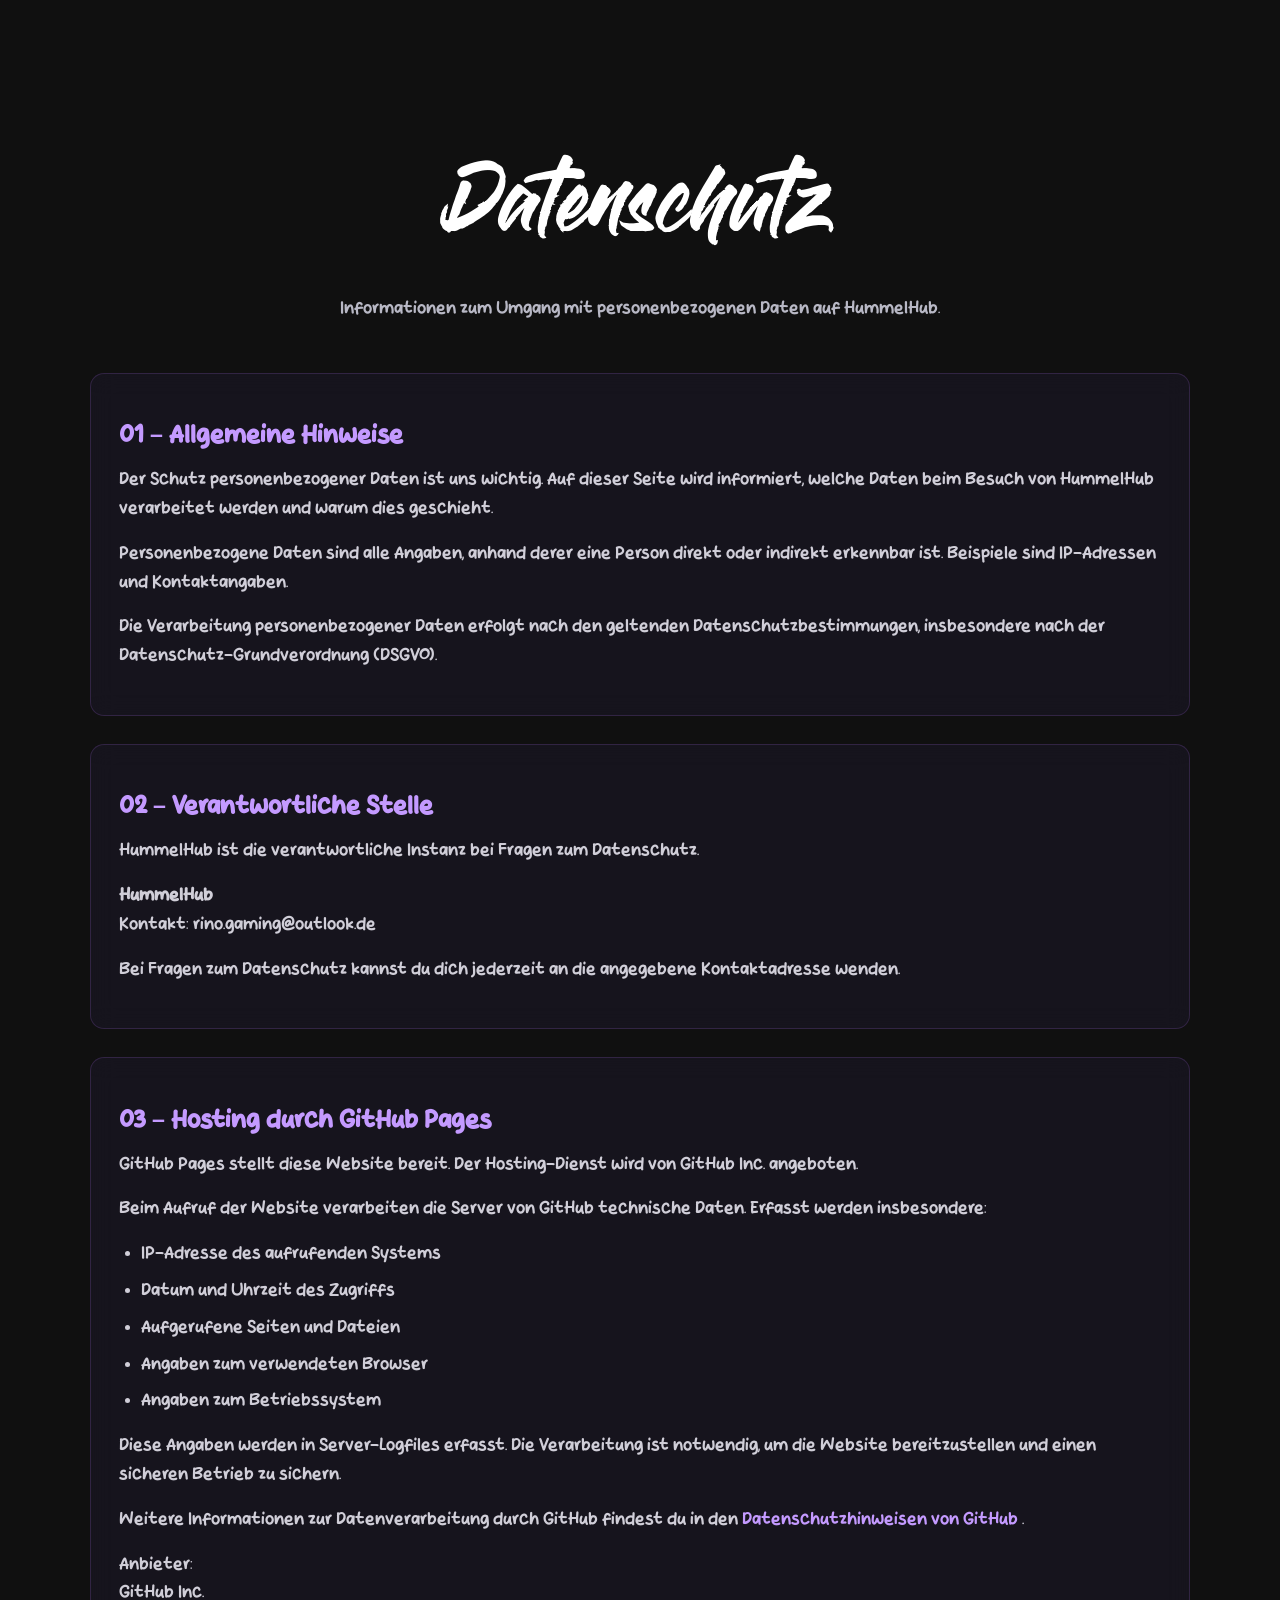
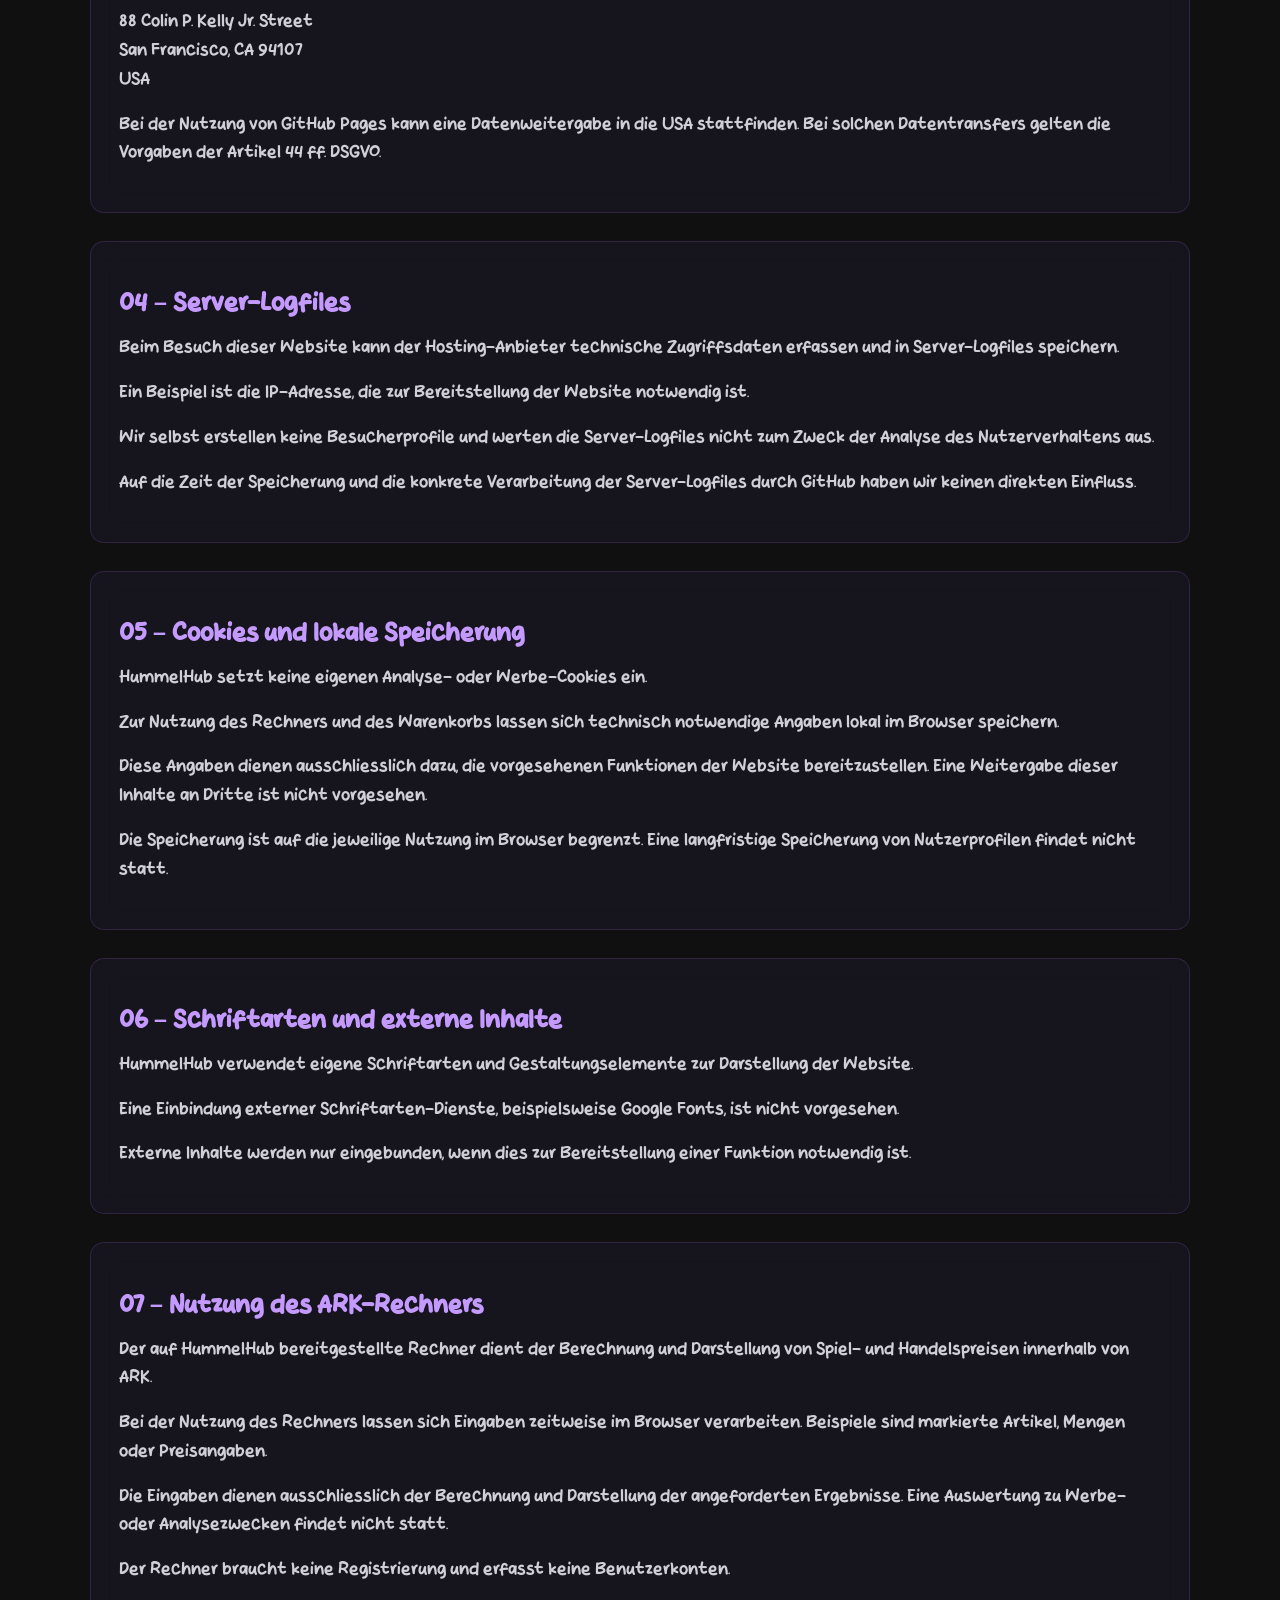
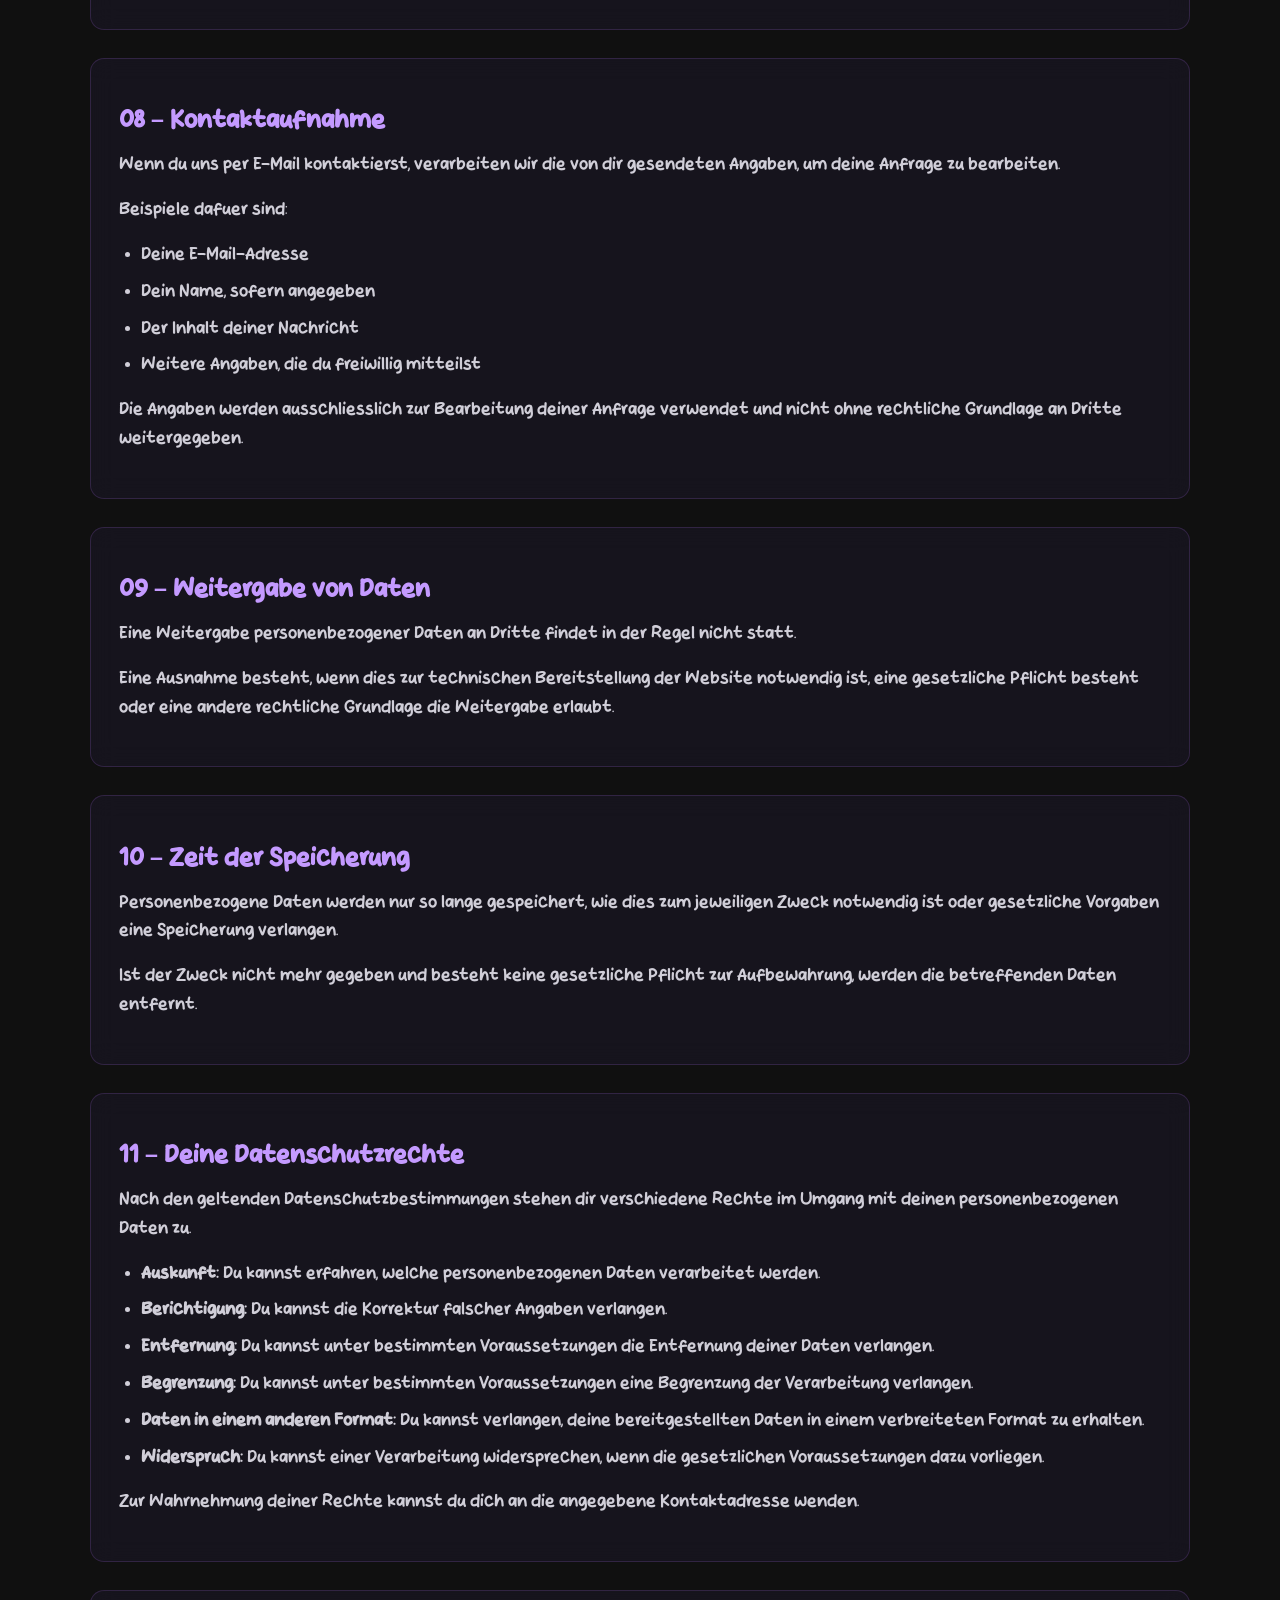
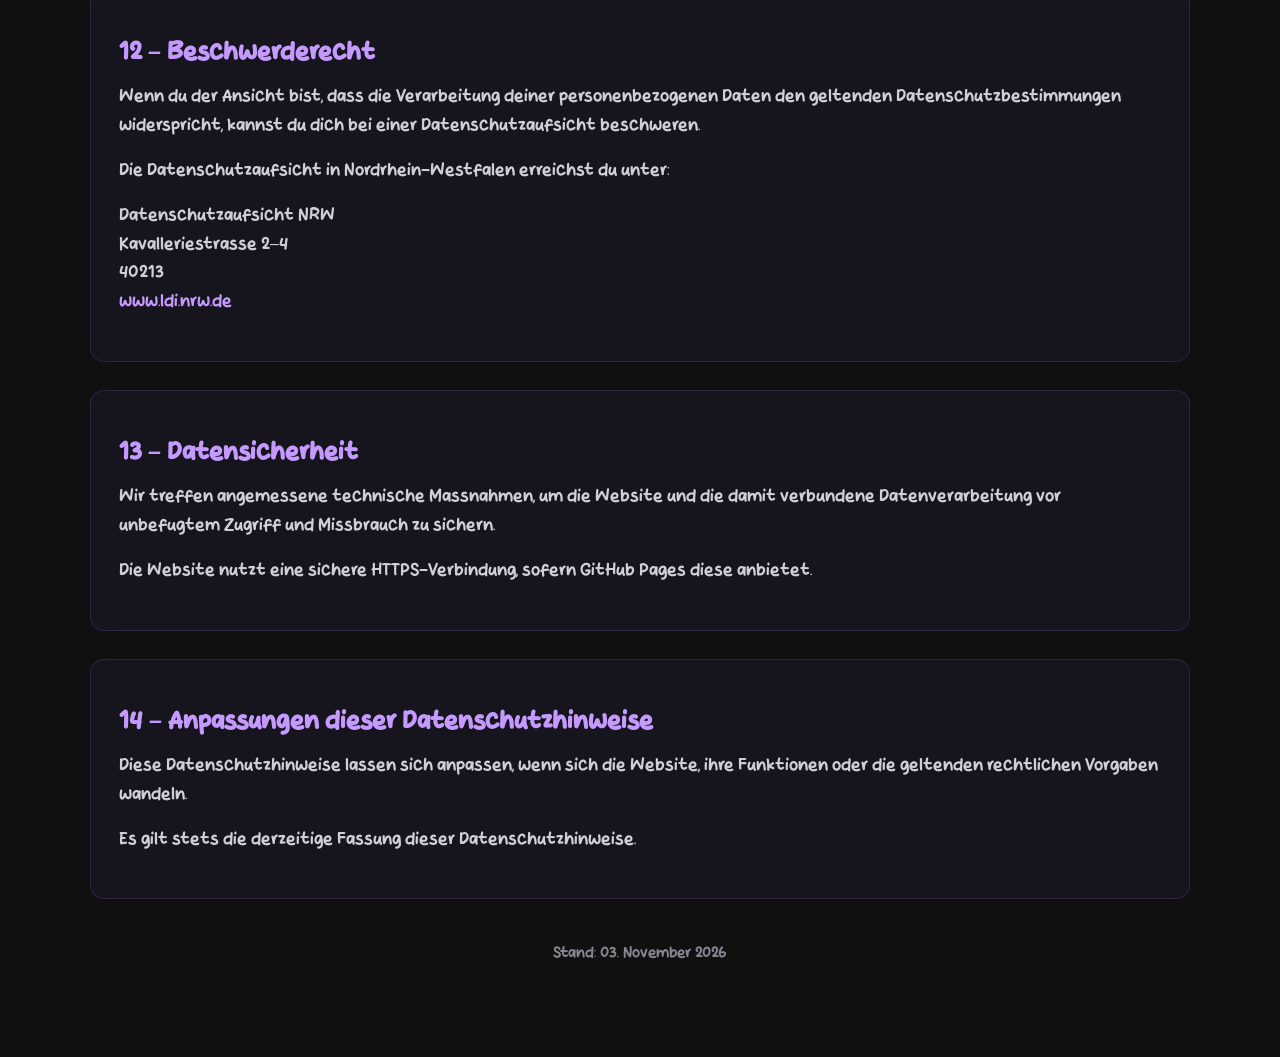
==== commit b18127fd: "Optik vereinheitlichen" ====
--- a/datenschutz.html
+++ b/datenschutz.html
@@ -146,7 +146,7 @@
 
                 <p>
                     Der Schutz personenbezogener Daten ist uns wichtig.
-                    Auf dieser Seite informieren wir darueber, welche Daten
+                    Auf dieser Seite wird informiert, welche Daten
                     beim Besuch von HummelHub verarbeitet werden und
                     warum dies geschieht.
                 </p>
@@ -174,7 +174,7 @@
 
                 <p>
                     <strong>HummelHub</strong><br>
-                    Kontakt: [E-Mail-Adresse]
+                    Kontakt: rino.gaming@outlook.de
                 </p>
 
                 <p>
